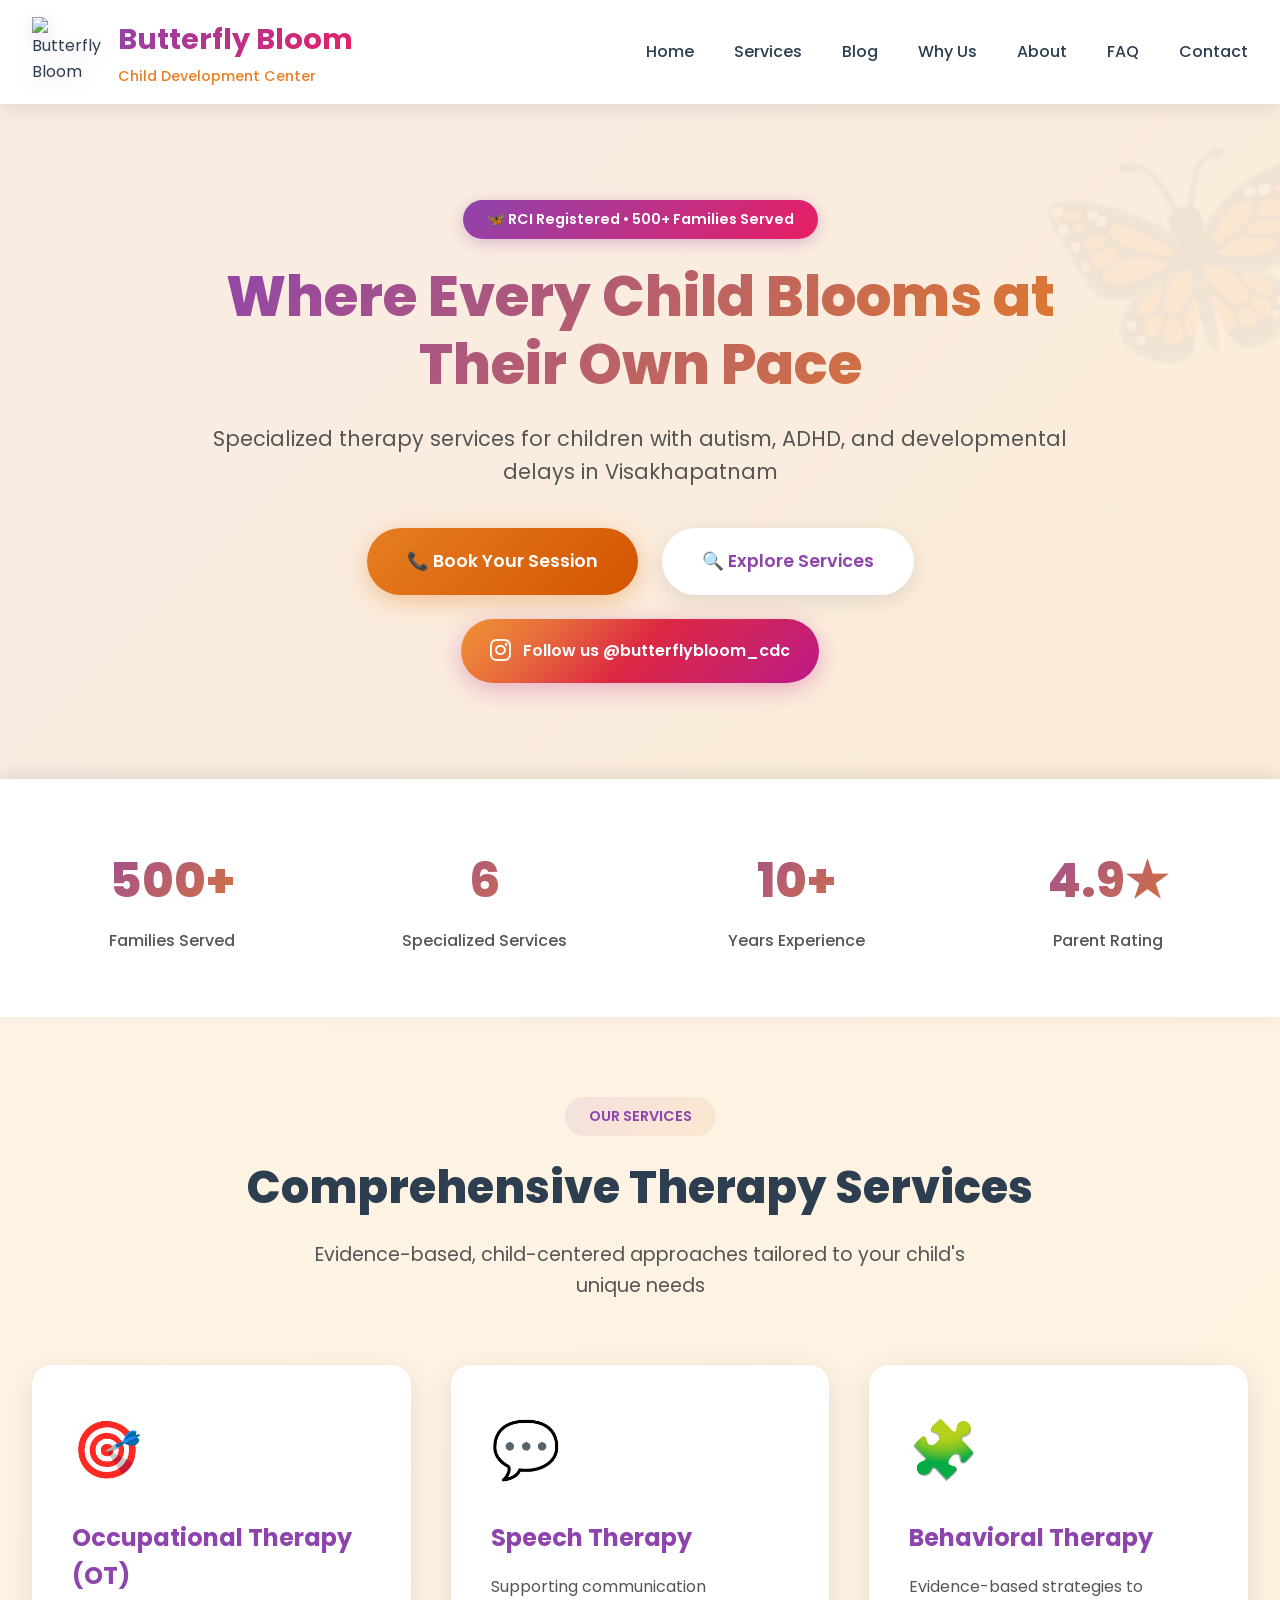
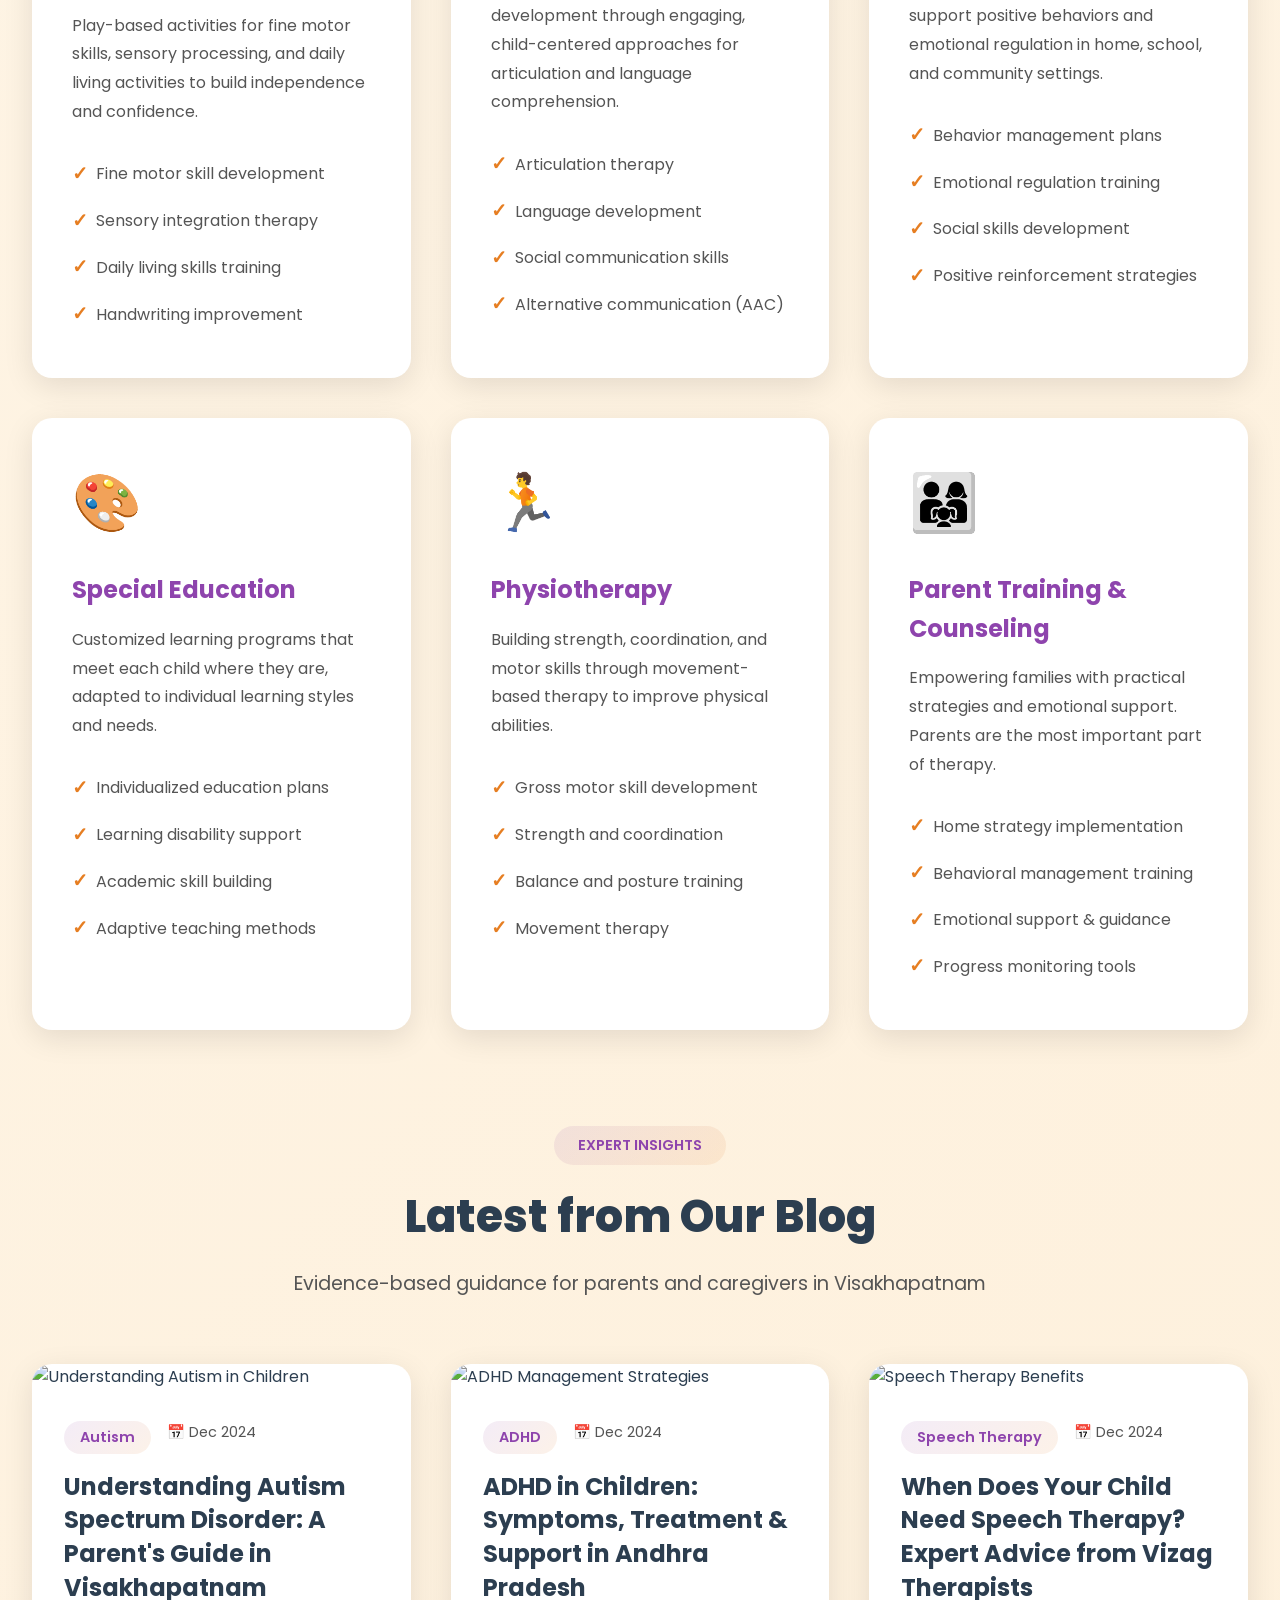
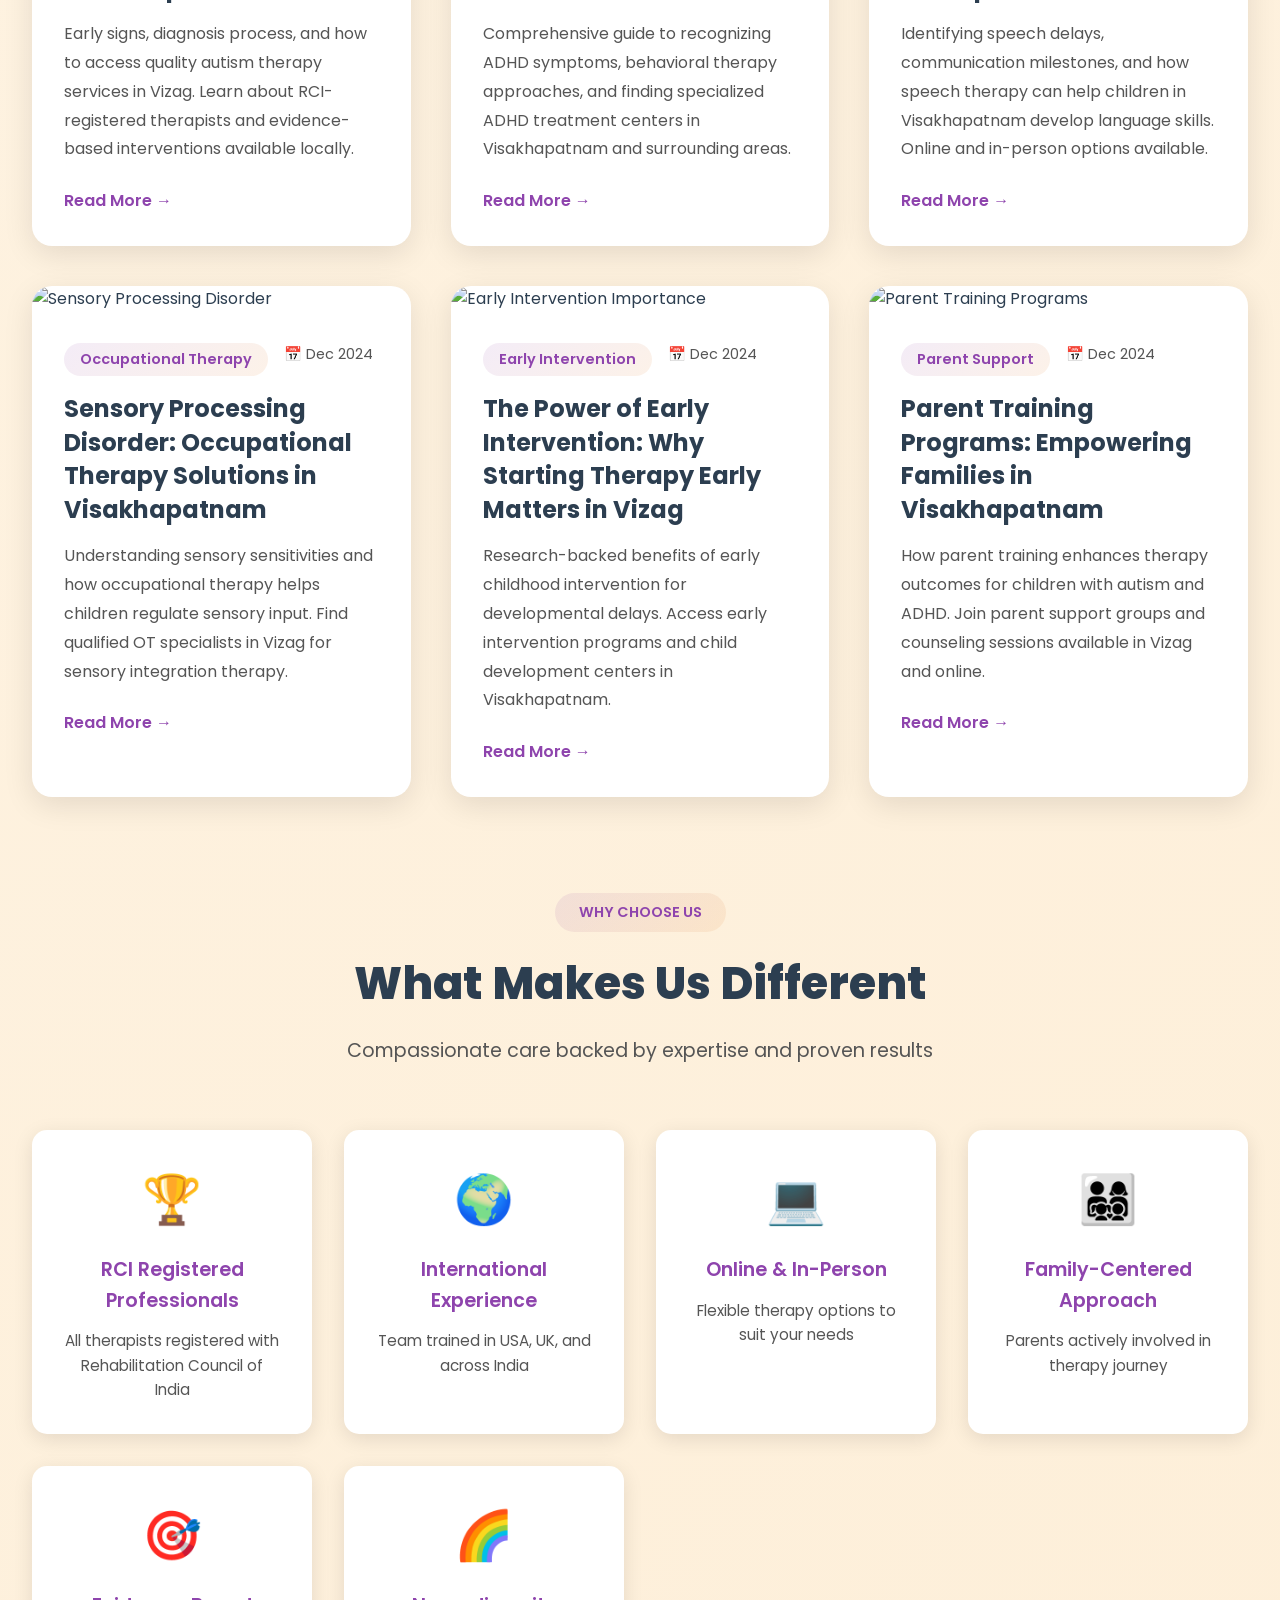
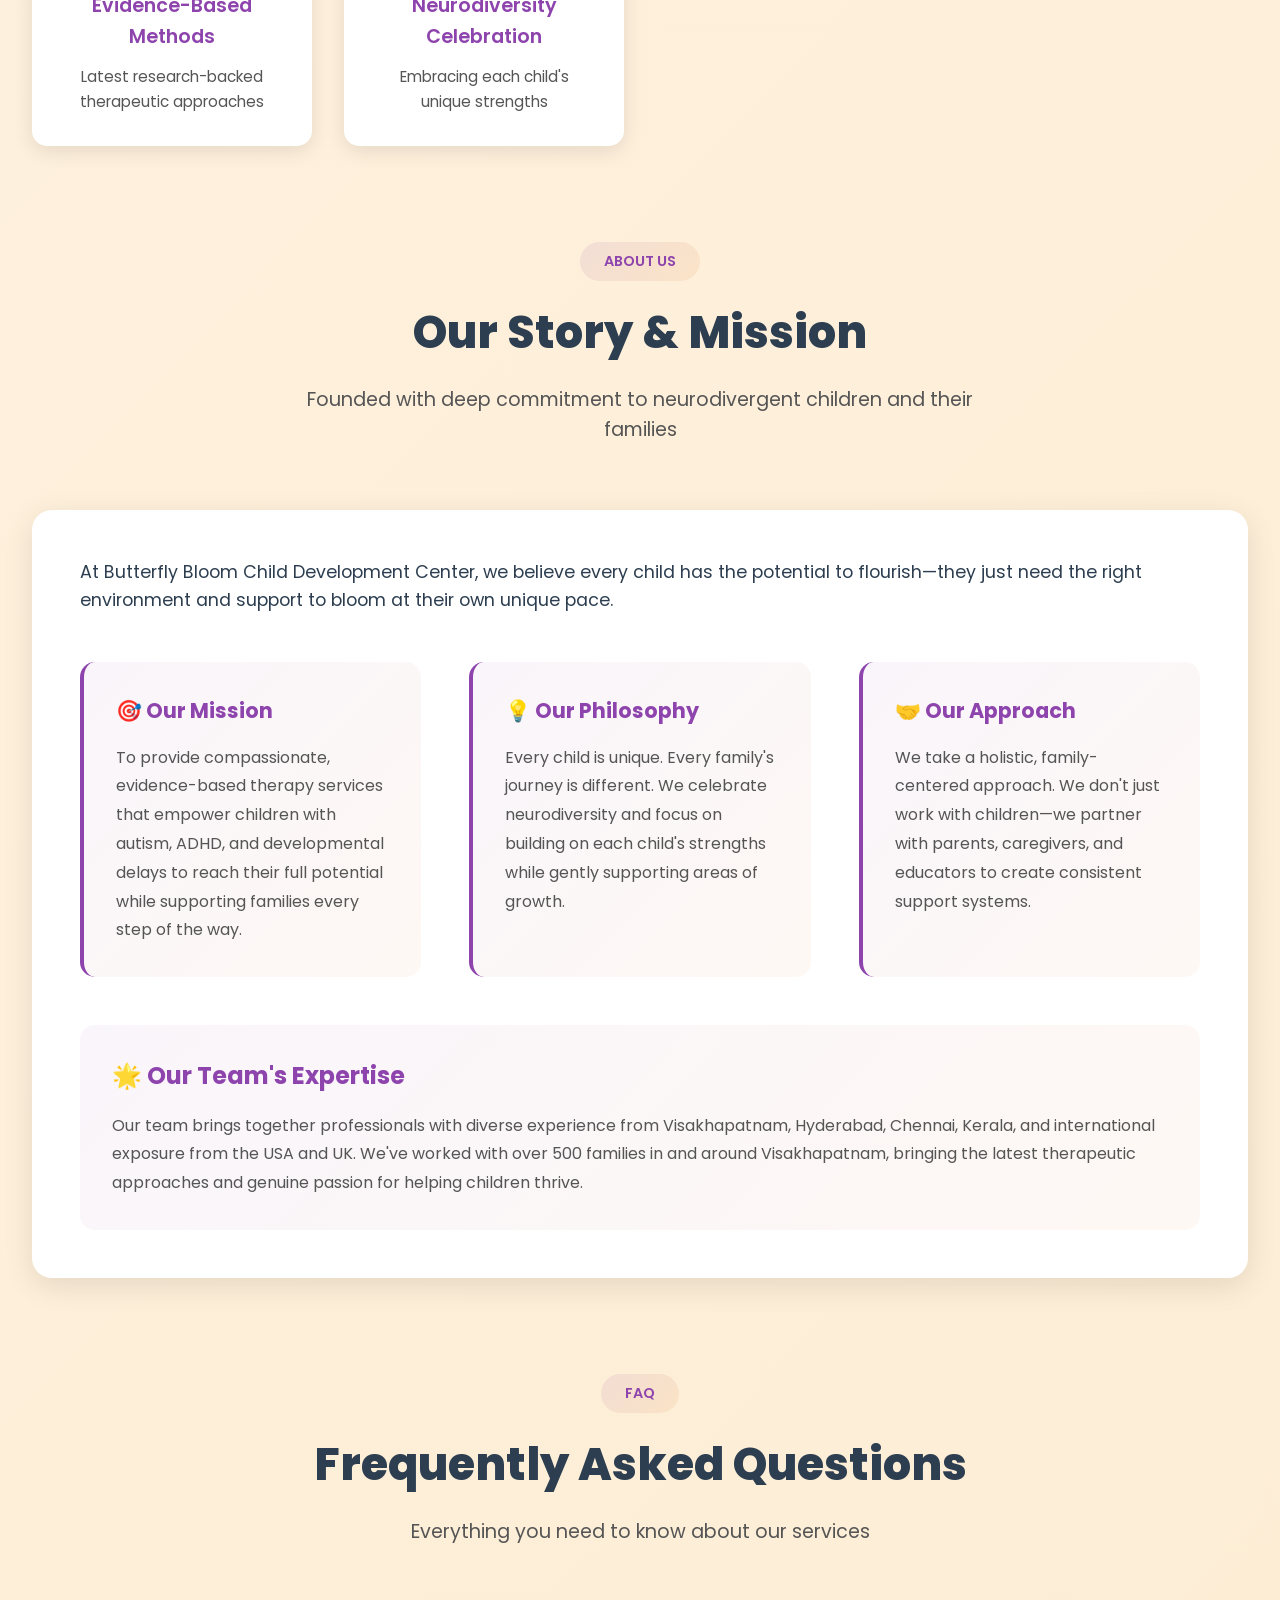
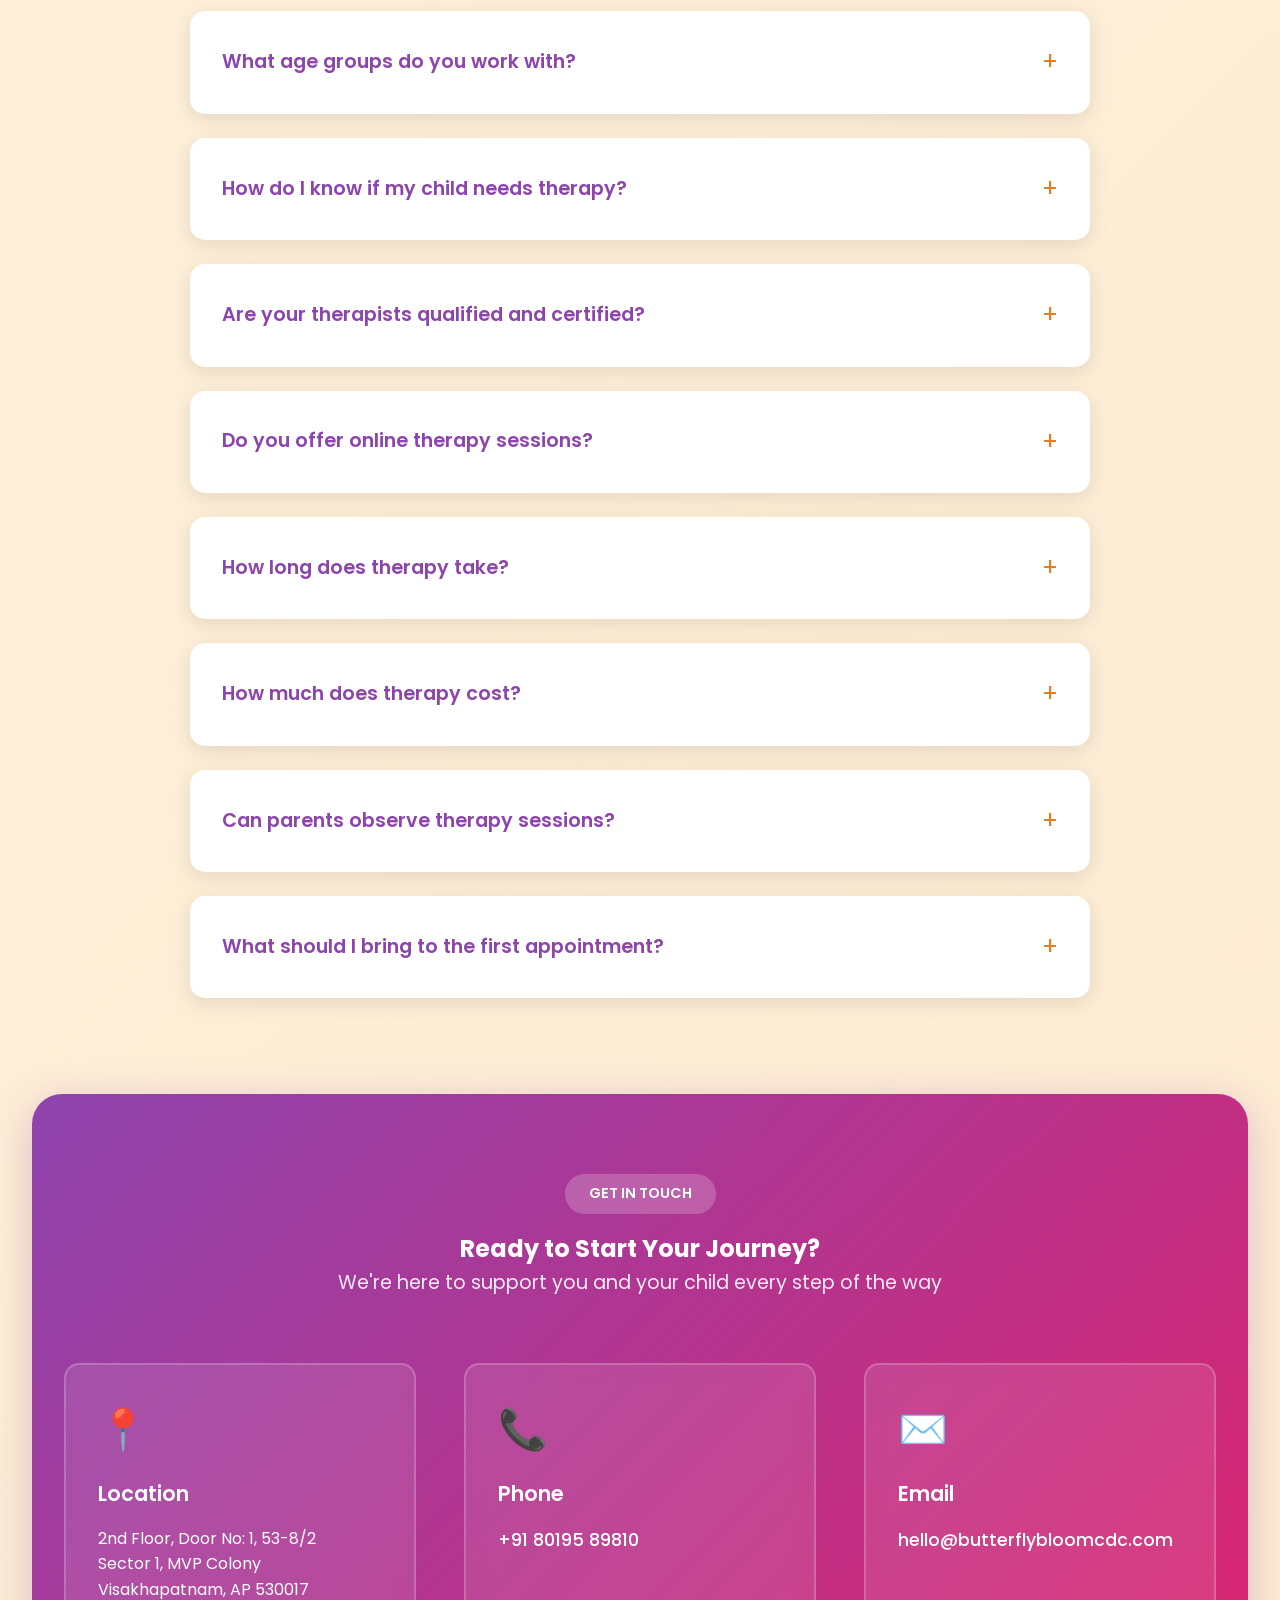
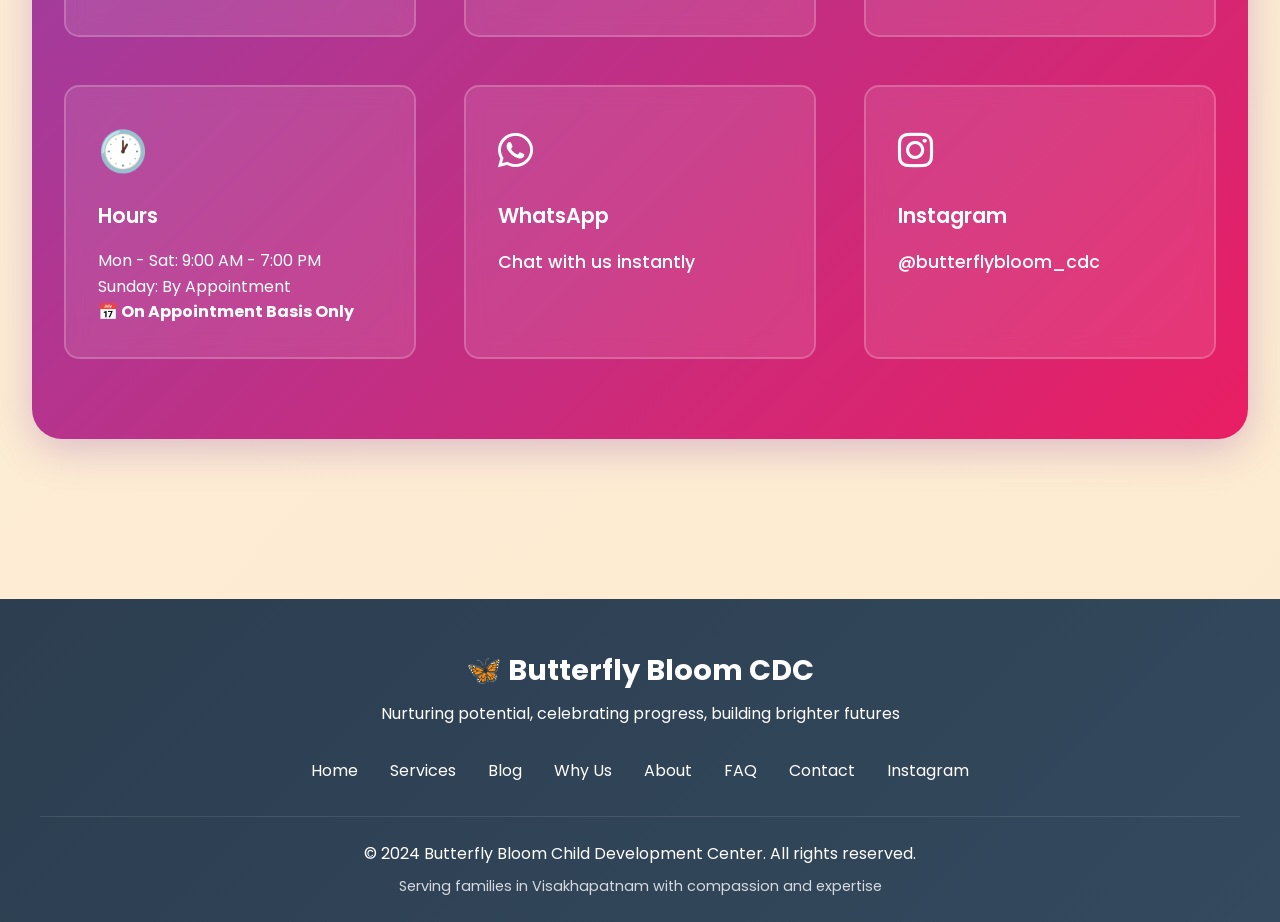
==== index.html @ 5184a623 "Update index.html Fix critical issues: Instagram & WhatsApp icons, WhatsApp number, schema address" ====
<!DOCTYPE html>
<html lang="en">
<head>
    <meta charset="UTF-8">
    <meta name="viewport" content="width=device-width, initial-scale=1.0">
    <title>Butterfly Bloom Child Development Center - Autism, ADHD & Speech Therapy in Visakhapatnam</title>
    
    <!-- SEO Meta Tags -->
    <meta name="description" content="Butterfly Bloom CDC offers specialized therapy for children with autism, ADHD, and developmental delays in Visakhapatnam. RCI registered therapists providing OT, speech therapy, behavioral therapy, and parent training. 500+ families served.">
    <meta name="keywords" content="autism therapy Visakhapatnam, ADHD treatment Vizag, child development center, occupational therapy, speech therapy, behavioral therapy, special education, physiotherapy, parent training, developmental delays, sensory processing, neurodivergent children, early intervention, child therapist Vizag, autism specialist Andhra Pradesh">
    <meta name="author" content="Butterfly Bloom Child Development Center">
    <meta name="robots" content="index, follow, max-image-preview:large, max-snippet:-1, max-video-preview:-1">
    <meta name="googlebot" content="index, follow">
    
    <!-- Geographic Meta Tags -->
    <meta name="geo.region" content="IN-AP">
    <meta name="geo.placename" content="Visakhapatnam">
    <meta name="geo.position" content="17.6868;83.2185">
    <meta name="ICBM" content="17.6868, 83.2185">
    
    <!-- Open Graph / Facebook -->
    <meta property="og:type" content="website">
    <meta property="og:url" content="https://ajay3varada-lang.github.io/butterflybloom-website/">
    <meta property="og:title" content="Butterfly Bloom Child Development Center - Autism & ADHD Therapy Visakhapatnam">
    <meta property="og:description" content="Specialized therapy services for children with autism, ADHD, and developmental delays. RCI registered therapists. 500+ families served in Vizag.">
    <meta property="og:image" content="https://nyc3.digitaloceanspaces.com/bhindi-drive/files/1c1a6771-42e8-4b13-865e-62db375bf446/2025-12-17T11-51-30-455Z-04d4bbc6-chat-image-1765972290437-0.jpg">
    <meta property="og:locale" content="en_IN">
    <meta property="og:site_name" content="Butterfly Bloom CDC">
    
    <!-- Twitter -->
    <meta property="twitter:card" content="summary_large_image">
    <meta property="twitter:url" content="https://ajay3varada-lang.github.io/butterflybloom-website/">
    <meta property="twitter:title" content="Butterfly Bloom Child Development Center - Autism & ADHD Therapy">
    <meta property="twitter:description" content="Specialized therapy for children with autism, ADHD, and developmental delays in Visakhapatnam">
    <meta property="twitter:image" content="https://nyc3.digitaloceanspaces.com/bhindi-drive/files/1c1a6771-42e8-4b13-865e-62db375bf446/2025-12-17T11-51-30-455Z-04d4bbc6-chat-image-1765972290437-0.jpg">
    
    <!-- Canonical URL -->
    <link rel="canonical" href="https://ajay3varada-lang.github.io/butterflybloom-website/">
    
    <!-- Favicon -->
    <link rel="icon" type="image/png" href="https://nyc3.digitaloceanspaces.com/bhindi-drive/files/1c1a6771-42e8-4b13-865e-62db375bf446/2025-12-17T11-51-30-455Z-04d4bbc6-chat-image-1765972290437-0.jpg">
    
    <!-- Google Fonts -->
    <link rel="preconnect" href="https://fonts.googleapis.com">
    <link rel="preconnect" href="https://fonts.gstatic.com" crossorigin>
   <link href="https://fonts.googleapis.com/css2?family=Poppins:wght@300;400;500;600;700;800&family=Quicksand:wght@400;500;600;700&display=swap" rel="stylesheet">
    <link rel="stylesheet" href="https://cdnjs.cloudflare.com/ajax/libs/font-awesome/6.5.1/css/all.min.css">
    
    <!-- Schema.org Markup for Local Business -->
    <script type="application/ld+json">
    {
      "@context": "https://schema.org",
      "@type": "MedicalBusiness",
      "@id": "https://ajay3varada-lang.github.io/butterflybloom-website/",
      "name": "Butterfly Bloom Child Development Center",
      "alternateName": "Butterfly Bloom CDC",
      "description": "Specialized therapy services for children with autism, ADHD, and developmental delays in Visakhapatnam. Offering occupational therapy, speech therapy, behavioral therapy, special education, physiotherapy, and parent training.",
      "url": "https://ajay3varada-lang.github.io/butterflybloom-website/",
      "logo": "https://nyc3.digitaloceanspaces.com/bhindi-drive/files/1c1a6771-42e8-4b13-865e-62db375bf446/2025-12-17T11-51-30-455Z-04d4bbc6-chat-image-1765972290437-0.jpg",
      "image": "https://nyc3.digitaloceanspaces.com/bhindi-drive/files/1c1a6771-42e8-4b13-865e-62db375bf446/2025-12-17T11-51-30-455Z-04d4bbc6-chat-image-1765972290437-0.jpg",
      "telephone": "+918019589810",
      "email": "hello@butterflybloomcdc.com",
      "address": {
        "@type": "PostalAddress",
        "address": {
        "@type": "PostalAddress",
        "streetAddress": "2nd Floor, Door No: 1, 53-8/2, Sector 1, MVP Colony",
        "addressLocality": "Visakhapatnam",
        "postalCode": "530017",
        "addressRegion": "Andhra Pradesh",
        "addressCountry": "IN"
      },
      },
      "geo": {
        "@type": "GeoCoordinates",
        "latitude": "17.6868",
        "longitude": "83.2185"
      },
      "areaServed": {
        "@type": "City",
        "name": "Visakhapatnam"
      },
      "openingHoursSpecification": [
        {
          "@type": "OpeningHoursSpecification",
          "dayOfWeek": ["Monday", "Tuesday", "Wednesday", "Thursday", "Friday", "Saturday"],
          "opens": "09:00",
          "closes": "19:00"
        }
      ],
      "priceRange": "$$",
      "medicalSpecialty": [
        "Pediatrics",
        "Developmental Pediatrics",
        "Child Psychology",
        "Occupational Therapy",
        "Speech Therapy"
      ],
      "aggregateRating": {
        "@type": "AggregateRating",
        "ratingValue": "4.9",
        "reviewCount": "500",
        "bestRating": "5"
      },
      "sameAs": [
        "https://www.instagram.com/butterflybloom_cdc"
      ]
    }
    </script>
    
    <!-- FAQ Schema -->
    <script type="application/ld+json">
    {
      "@context": "https://schema.org",
      "@type": "FAQPage",
      "mainEntity": [
        {
          "@type": "Question",
          "name": "What age groups do you work with?",
          "acceptedAnswer": {
            "@type": "Answer",
            "text": "We work with children from 18 months to 14 years old. Early intervention makes a significant difference, but we're here to support children at any stage of their development journey."
          }
        },
        {
          "@type": "Question",
          "name": "Are your therapists qualified and certified?",
          "acceptedAnswer": {
            "@type": "Answer",
            "text": "Our team brings together professionals registered with the Rehabilitation Council of India (RCI), with diverse experience from Vizag, Hyderabad, Chennai, Kerala, and even international exposure from the USA and UK. We've worked with over 500 families in and around Visakhapatnam."
          }
        },
        {
          "@type": "Question",
          "name": "Do you offer online therapy sessions?",
          "acceptedAnswer": {
            "@type": "Answer",
            "text": "Yes! We provide both in-person and online therapy sessions. Online sessions work particularly well for parent training, speech therapy, and behavioral consultations, making quality care accessible no matter where you are."
          }
        }
      ]
    }
    </script>
    
    <!-- Blog Article Schema -->
    <script type="application/ld+json">
    {
      "@context": "https://schema.org",
      "@type": "Blog",
      "name": "Butterfly Bloom CDC Blog",
      "description": "Expert insights on autism therapy, ADHD treatment, child development, and parenting strategies in Visakhapatnam",
      "url": "https://ajay3varada-lang.github.io/butterflybloom-website/#blog",
      "publisher": {
        "@type": "Organization",
        "name": "Butterfly Bloom Child Development Center",
        "logo": {
          "@type": "ImageObject",
          "url": "https://nyc3.digitaloceanspaces.com/bhindi-drive/files/1c1a6771-42e8-4b13-865e-62db375bf446/2025-12-17T11-51-30-455Z-04d4bbc6-chat-image-1765972290437-0.jpg"
        }
      }
    }
    </script>
    
    <style>
        * {
            margin: 0;
            padding: 0;
            box-sizing: border-box;
        }

        :root {
            --primary-purple: #8e44ad;
            --primary-orange: #e67e22;
            --primary-pink: #e91e63;
            --light-purple: #9b59b6;
            --light-orange: #f39c12;
            --cream: #fef5e7;
            --light-cream: #fdebd0;
            --white: #ffffff;
            --text-dark: #2c3e50;
            --text-light: #555;
            --shadow: rgba(0, 0, 0, 0.1);
            --shadow-hover: rgba(0, 0, 0, 0.15);
        }

        html {
            scroll-behavior: smooth;
        }

        body {
            font-family: 'Poppins', sans-serif;
            line-height: 1.6;
            color: var(--text-dark);
            background: linear-gradient(135deg, var(--cream) 0%, var(--light-cream) 100%);
            overflow-x: hidden;
        }

        /* Header & Navigation */
        .header {
            background: rgba(255, 255, 255, 0.98);
            backdrop-filter: blur(10px);
            padding: 1rem 0;
            box-shadow: 0 4px 20px var(--shadow);
            position: sticky;
            top: 0;
            z-index: 1000;
            transition: all 0.3s ease;
        }

        .header.scrolled {
            padding: 0.5rem 0;
            box-shadow: 0 6px 30px var(--shadow-hover);
        }

        .nav-container {
            max-width: 1400px;
            margin: 0 auto;
            padding: 0 2rem;
            display: flex;
            justify-content: space-between;
            align-items: center;
        }

        .logo-section {
            display: flex;
            align-items: center;
            gap: 1rem;
            cursor: pointer;
            transition: transform 0.3s ease;
        }

        .logo-section:hover {
            transform: scale(1.05);
        }

        .logo {
            width: 70px;
            height: 70px;
            object-fit: contain;
            filter: drop-shadow(0 4px 8px rgba(142, 68, 173, 0.2));
            transition: all 0.3s ease;
        }

        .logo-section:hover .logo {
            filter: drop-shadow(0 6px 12px rgba(142, 68, 173, 0.4));
        }

        .logo-text h1 {
            font-size: 1.8rem;
            font-weight: 700;
            background: linear-gradient(135deg, var(--primary-purple), var(--primary-pink));
            -webkit-background-clip: text;
            -webkit-text-fill-color: transparent;
            background-clip: text;
            margin-bottom: 0.2rem;
        }

        .logo-text p {
            font-size: 0.9rem;
            color: var(--primary-orange);
            font-weight: 500;
        }

        nav ul {
            list-style: none;
            display: flex;
            gap: 2.5rem;
            align-items: center;
        }

        nav a {
            text-decoration: none;
            color: var(--text-dark);
            font-weight: 500;
            font-size: 1rem;
            position: relative;
            transition: color 0.3s ease;
        }

        nav a::after {
            content: '';
            position: absolute;
            bottom: -5px;
            left: 0;
            width: 0;
            height: 3px;
            background: linear-gradient(90deg, var(--primary-purple), var(--primary-orange));
            transition: width 0.3s ease;
            border-radius: 2px;
        }

        nav a:hover {
            color: var(--primary-purple);
        }

        nav a:hover::after {
            width: 100%;
        }

        .mobile-menu-btn {
            display: none;
            background: none;
            border: none;
            font-size: 1.8rem;
            color: var(--primary-purple);
            cursor: pointer;
            transition: transform 0.3s ease;
        }

        .mobile-menu-btn:hover {
            transform: scale(1.1);
        }

        /* Hero Section */
        .hero {
            background: linear-gradient(135deg, rgba(142, 68, 173, 0.05) 0%, rgba(230, 126, 34, 0.05) 100%);
            padding: 6rem 2rem;
            text-align: center;
            position: relative;
            overflow: hidden;
        }

        .hero::before {
            content: '🦋';
            position: absolute;
            font-size: 15rem;
            opacity: 0.05;
            top: -50px;
            right: -50px;
            animation: float 6s ease-in-out infinite;
        }

        @keyframes float {
            0%, 100% { transform: translateY(0px) rotate(0deg); }
            50% { transform: translateY(-20px) rotate(5deg); }
        }

        .hero-content {
            max-width: 900px;
            margin: 0 auto;
            position: relative;
            z-index: 1;
        }

        .hero-badge {
            display: inline-block;
            background: linear-gradient(135deg, var(--primary-purple), var(--primary-pink));
            color: white;
            padding: 0.5rem 1.5rem;
            border-radius: 50px;
            font-size: 0.9rem;
            font-weight: 600;
            margin-bottom: 1.5rem;
            box-shadow: 0 4px 15px rgba(142, 68, 173, 0.3);
            animation: pulse 2s ease-in-out infinite;
        }

        @keyframes pulse {
            0%, 100% { transform: scale(1); }
            50% { transform: scale(1.05); }
        }

        .hero h2 {
            font-size: 3.5rem;
            font-weight: 800;
            background: linear-gradient(135deg, var(--primary-purple), var(--primary-orange));
            -webkit-background-clip: text;
            -webkit-text-fill-color: transparent;
            background-clip: text;
            margin-bottom: 1.5rem;
            line-height: 1.2;
        }

        .hero p {
            font-size: 1.3rem;
            color: var(--text-light);
            margin-bottom: 2.5rem;
            font-weight: 400;
        }

        .cta-buttons {
            display: flex;
            gap: 1.5rem;
            justify-content: center;
            flex-wrap: wrap;
        }

        .cta-button {
            display: inline-flex;
            align-items: center;
            gap: 0.5rem;
            background: linear-gradient(135deg, var(--primary-orange), #d35400);
            color: white;
            padding: 1.2rem 2.5rem;
            text-decoration: none;
            border-radius: 50px;
            font-weight: 600;
            font-size: 1.1rem;
            transition: all 0.3s ease;
            box-shadow: 0 6px 25px rgba(230, 126, 34, 0.4);
        }

        .cta-button:hover {
            transform: translateY(-3px);
            box-shadow: 0 10px 35px rgba(230, 126, 34, 0.5);
        }

        .cta-button-secondary {
            background: white;
            color: var(--primary-purple);
            box-shadow: 0 6px 25px var(--shadow);
        }

        .cta-button-secondary:hover {
            background: var(--primary-purple);
            color: white;
        }

        /* Instagram Badge */
        .instagram-badge {
            display: inline-flex;
            align-items: center;
            gap: 0.8rem;
            background: linear-gradient(135deg, #f09433 0%, #e6683c 25%, #dc2743 50%, #cc2366 75%, #bc1888 100%);
            color: white;
            padding: 0.8rem 1.8rem;
            border-radius: 50px;
            font-weight: 600;
            font-size: 1rem;
            text-decoration: none;
            box-shadow: 0 6px 25px rgba(188, 24, 136, 0.3);
            transition: all 0.3s ease;
            margin-top: 1.5rem;
        }

        .instagram-badge:hover {
            transform: translateY(-3px);
            box-shadow: 0 10px 35px rgba(188, 24, 136, 0.4);
        }

        .instagram-icon {
            font-size: 1.5rem;
        }

        /* Stats Section */
        .stats-section {
            background: white;
            padding: 3rem 2rem;
            box-shadow: 0 -5px 20px var(--shadow);
        }

        .stats-container {
            max-width: 1200px;
            margin: 0 auto;
            display: grid;
            grid-template-columns: repeat(auto-fit, minmax(200px, 1fr));
            gap: 3rem;
            text-align: center;
        }

        .stat-item {
            padding: 1rem;
        }

        .stat-number {
            font-size: 3rem;
            font-weight: 800;
            background: linear-gradient(135deg, var(--primary-purple), var(--primary-orange));
            -webkit-background-clip: text;
            -webkit-text-fill-color: transparent;
            background-clip: text;
            margin-bottom: 0.5rem;
        }

        .stat-label {
            font-size: 1rem;
            color: var(--text-light);
            font-weight: 500;
        }

        /* Container */
        .container {
            max-width: 1400px;
            margin: 0 auto;
            padding: 5rem 2rem;
        }

        .section {
            margin-bottom: 6rem;
        }

        .section-header {
            text-align: center;
            margin-bottom: 4rem;
        }

        .section-badge {
            display: inline-block;
            background: linear-gradient(135deg, rgba(142, 68, 173, 0.1), rgba(230, 126, 34, 0.1));
            color: var(--primary-purple);
            padding: 0.5rem 1.5rem;
            border-radius: 50px;
            font-size: 0.9rem;
            font-weight: 600;
            margin-bottom: 1rem;
        }

        .section h2 {
            font-size: 2.8rem;
            font-weight: 800;
            color: var(--text-dark);
            margin-bottom: 1rem;
        }

        .section-subtitle {
            font-size: 1.2rem;
            color: var(--text-light);
            max-width: 700px;
            margin: 0 auto;
        }

        /* Services Grid */
        .services-grid {
            display: grid;
            grid-template-columns: repeat(auto-fit, minmax(320px, 1fr));
            gap: 2.5rem;
        }

        .service-card {
            background: white;
            padding: 2.5rem;
            border-radius: 20px;
            box-shadow: 0 8px 30px var(--shadow);
            transition: all 0.4s ease;
            position: relative;
            overflow: hidden;
        }

        .service-card::before {
            content: '';
            position: absolute;
            top: 0;
            left: 0;
            width: 100%;
            height: 5px;
            background: linear-gradient(90deg, var(--primary-purple), var(--primary-orange));
            transform: scaleX(0);
            transition: transform 0.4s ease;
        }

        .service-card:hover::before {
            transform: scaleX(1);
        }

        .service-card:hover {
            transform: translateY(-10px);
            box-shadow: 0 15px 50px var(--shadow-hover);
        }

        .service-icon {
            font-size: 3.5rem;
            margin-bottom: 1.5rem;
            display: block;
        }

        .service-card h3 {
            color: var(--primary-purple);
            margin-bottom: 1rem;
            font-size: 1.5rem;
            font-weight: 700;
        }

        .service-card p {
            color: var(--text-light);
            line-height: 1.8;
            margin-bottom: 1.5rem;
        }

        .service-features {
            list-style: none;
            padding: 0;
        }

        .service-features li {
            padding: 0.5rem 0;
            color: var(--text-light);
            display: flex;
            align-items: center;
            gap: 0.5rem;
        }

        .service-features li::before {
            content: '✓';
            color: var(--primary-orange);
            font-weight: bold;
            font-size: 1.2rem;
        }

        /* Blog Section */
        .blog-grid {
            display: grid;
            grid-template-columns: repeat(auto-fit, minmax(350px, 1fr));
            gap: 2.5rem;
            margin-top: 3rem;
        }

        .blog-card {
            background: white;
            border-radius: 20px;
            overflow: hidden;
            box-shadow: 0 8px 30px var(--shadow);
            transition: all 0.4s ease;
        }

        .blog-card:hover {
            transform: translateY(-10px);
            box-shadow: 0 15px 50px var(--shadow-hover);
        }

        .blog-image {
            width: 100%;
            height: 250px;
            object-fit: cover;
        }

        .blog-content {
            padding: 2rem;
        }

        .blog-meta {
            display: flex;
            gap: 1rem;
            margin-bottom: 1rem;
            font-size: 0.9rem;
            color: var(--text-light);
        }

        .blog-category {
            background: linear-gradient(135deg, rgba(142, 68, 173, 0.1), rgba(230, 126, 34, 0.1));
            color: var(--primary-purple);
            padding: 0.3rem 1rem;
            border-radius: 20px;
            font-weight: 600;
        }

        .blog-card h3 {
            color: var(--text-dark);
            font-size: 1.5rem;
            font-weight: 700;
            margin-bottom: 1rem;
            line-height: 1.4;
        }

        .blog-card p {
            color: var(--text-light);
            line-height: 1.8;
            margin-bottom: 1.5rem;
        }

        .read-more {
            display: inline-flex;
            align-items: center;
            gap: 0.5rem;
            color: var(--primary-purple);
            font-weight: 600;
            text-decoration: none;
            transition: gap 0.3s ease;
        }

        .read-more:hover {
            gap: 1rem;
        }

        /* About Section */
        .about-content {
            background: white;
            padding: 3rem;
            border-radius: 20px;
            box-shadow: 0 8px 30px var(--shadow);
        }

        .about-grid {
            display: grid;
            grid-template-columns: repeat(auto-fit, minmax(300px, 1fr));
            gap: 3rem;
            margin-top: 3rem;
        }

        .about-card {
            padding: 2rem;
            background: linear-gradient(135deg, rgba(142, 68, 173, 0.05), rgba(230, 126, 34, 0.05));
            border-radius: 15px;
            border-left: 4px solid var(--primary-purple);
        }

        .about-card h3 {
            color: var(--primary-purple);
            margin-bottom: 1rem;
            font-size: 1.3rem;
            font-weight: 700;
        }

        .about-card p {
            color: var(--text-light);
            line-height: 1.8;
        }

        /* Why Choose Us */
        .features-grid {
            display: grid;
            grid-template-columns: repeat(auto-fit, minmax(280px, 1fr));
            gap: 2rem;
            margin-top: 3rem;
        }

        .feature-card {
            background: white;
            padding: 2rem;
            border-radius: 15px;
            box-shadow: 0 5px 20px var(--shadow);
            text-align: center;
            transition: all 0.3s ease;
        }

        .feature-card:hover {
            transform: translateY(-5px);
            box-shadow: 0 10px 30px var(--shadow-hover);
        }

        .feature-icon {
            font-size: 3rem;
            margin-bottom: 1rem;
        }

        .feature-card h3 {
            color: var(--primary-purple);
            margin-bottom: 0.8rem;
            font-size: 1.2rem;
            font-weight: 600;
        }

        .feature-card p {
            color: var(--text-light);
            font-size: 0.95rem;
        }

        /* FAQ Section */
        .faq-container {
            max-width: 900px;
            margin: 0 auto;
        }

        .faq-item {
            background: white;
            padding: 2rem;
            border-radius: 15px;
            margin-bottom: 1.5rem;
            box-shadow: 0 5px 20px var(--shadow);
            cursor: pointer;
            transition: all 0.3s ease;
        }

        .faq-item:hover {
            box-shadow: 0 8px 30px var(--shadow-hover);
        }

        .faq-question {
            display: flex;
            justify-content: space-between;
            align-items: center;
            gap: 1rem;
        }

        .faq-item h3 {
            color: var(--primary-purple);
            font-size: 1.2rem;
            font-weight: 600;
            flex: 1;
        }

        .faq-toggle {
            font-size: 1.5rem;
            color: var(--primary-orange);
            transition: transform 0.3s ease;
        }

        .faq-item.active .faq-toggle {
            transform: rotate(45deg);
        }

        .faq-answer {
            max-height: 0;
            overflow: hidden;
            transition: max-height 0.3s ease;
        }

        .faq-item.active .faq-answer {
            max-height: 500px;
            margin-top: 1rem;
        }

        .faq-answer p {
            color: var(--text-light);
            line-height: 1.8;
        }

        /* Contact Section */
        .contact-section {
            background: linear-gradient(135deg, var(--primary-purple), var(--primary-pink));
            padding: 5rem 2rem;
            border-radius: 30px;
            color: white;
            box-shadow: 0 10px 40px rgba(142, 68, 173, 0.3);
        }

        .contact-grid {
            display: grid;
            grid-template-columns: repeat(auto-fit, minmax(300px, 1fr));
            gap: 3rem;
            max-width: 1200px;
            margin: 3rem auto 0;
        }

        .contact-card {
            background: rgba(255, 255, 255, 0.1);
            backdrop-filter: blur(10px);
            padding: 2rem;
            border-radius: 15px;
            border: 2px solid rgba(255, 255, 255, 0.2);
            transition: all 0.3s ease;
        }

        .contact-card:hover {
            background: rgba(255, 255, 255, 0.15);
            transform: translateY(-5px);
        }

        .contact-icon {
            font-size: 2.5rem;
            margin-bottom: 1rem;
        }

        .contact-card h3 {
            font-size: 1.3rem;
            margin-bottom: 1rem;
            font-weight: 600;
        }

        .contact-card a {
            color: white;
            text-decoration: none;
            font-size: 1.1rem;
            font-weight: 500;
            transition: opacity 0.3s ease;
        }

        .contact-card a:hover {
            opacity: 0.8;
        }

        .contact-card p {
            font-size: 1rem;
            line-height: 1.6;
        }

        /* Footer */
        .footer {
            background: linear-gradient(135deg, #2c3e50, #34495e);
            color: white;
            padding: 3rem 2rem 1.5rem;
            margin-top: 5rem;
        }

        .footer-content {
            max-width: 1200px;
            margin: 0 auto;
            text-align: center;
        }

        .footer-logo {
            margin-bottom: 1.5rem;
        }

        .footer-logo h3 {
            font-size: 1.8rem;
            margin-bottom: 0.5rem;
        }

        .footer-links {
            display: flex;
            justify-content: center;
            gap: 2rem;
            margin: 2rem 0;
            flex-wrap: wrap;
        }

        .footer-links a {
            color: white;
            text-decoration: none;
            transition: color 0.3s ease;
        }

        .footer-links a:hover {
            color: var(--primary-orange);
        }

        .footer-bottom {
            margin-top: 2rem;
            padding-top: 1.5rem;
            border-top: 1px solid rgba(255, 255, 255, 0.1);
        }

        /* Scroll to Top Button */
        .scroll-top {
            position: fixed;
            bottom: 30px;
            right: 30px;
            background: linear-gradient(135deg, var(--primary-purple), var(--primary-pink));
            color: white;
            width: 50px;
            height: 50px;
            border-radius: 50%;
            display: flex;
            align-items: center;
            justify-content: center;
            font-size: 1.5rem;
            cursor: pointer;
            box-shadow: 0 5px 20px rgba(142, 68, 173, 0.4);
            opacity: 0;
            visibility: hidden;
            transition: all 0.3s ease;
            z-index: 999;
        }

        .scroll-top.visible {
            opacity: 1;
            visibility: visible;
        }

        .scroll-top:hover {
            transform: translateY(-5px);
            box-shadow: 0 8px 30px rgba(142, 68, 173, 0.5);
        }

        /* Mobile Responsive */
        @media (max-width: 768px) {
            .nav-container {
                padding: 0 1rem;
            }

            nav {
                position: fixed;
                top: 0;
                left: -100%;
                width: 80%;
                height: 100vh;
                background: white;
                padding: 5rem 2rem 2rem;
                box-shadow: 5px 0 20px var(--shadow);
                transition: left 0.3s ease;
                z-index: 999;
            }

            nav.active {
                left: 0;
            }

            nav ul {
                flex-direction: column;
                gap: 2rem;
                align-items: flex-start;
            }

            nav a {
                font-size: 1.2rem;
            }

            .mobile-menu-btn {
                display: block;
            }

            .logo {
                width: 50px;
                height: 50px;
            }

            .logo-text h1 {
                font-size: 1.3rem;
            }

            .logo-text p {
                font-size: 0.8rem;
            }

            .hero {
                padding: 4rem 1.5rem;
            }

            .hero h2 {
                font-size: 2.2rem;
            }

            .hero p {
                font-size: 1.1rem;
            }

            .cta-buttons {
                flex-direction: column;
            }

            .cta-button {
                width: 100%;
                justify-content: center;
            }

            .stats-container {
                grid-template-columns: repeat(2, 1fr);
                gap: 2rem;
            }

            .stat-number {
                font-size: 2.5rem;
            }

            .section h2 {
                font-size: 2rem;
            }

            .services-grid,
            .features-grid,
            .about-grid,
            .contact-grid,
            .blog-grid {
                grid-template-columns: 1fr;
            }

            .container {
                padding: 3rem 1.5rem;
            }

            .scroll-top {
                bottom: 20px;
                right: 20px;
                width: 45px;
                height: 45px;
            }
        }

        @media (max-width: 480px) {
            .hero h2 {
                font-size: 1.8rem;
            }

            .hero p {
                font-size: 1rem;
            }

            .stats-container {
                grid-template-columns: 1fr;
            }

            .section h2 {
                font-size: 1.8rem;
            }

            .service-card,
            .about-content,
            .contact-card,
            .blog-card {
                padding: 1.5rem;
            }
        }
    </style>
</head>
<body>
    <header class="header" id="header">
        <div class="nav-container">
            <div class="logo-section" onclick="window.location.href='#home'">
                <img src="https://nyc3.digitaloceanspaces.com/bhindi-drive/files/1c1a6771-42e8-4b13-865e-62db375bf446/2025-12-17T11-51-30-455Z-04d4bbc6-chat-image-1765972290437-0.jpg" alt="Butterfly Bloom Child Development Center Logo" class="logo">
                <div class="logo-text">
                    <h1>Butterfly Bloom</h1>
                    <p>Child Development Center</p>
                </div>
            </div>
            <button class="mobile-menu-btn" id="mobileMenuBtn">☰</button>
            <nav id="nav">
                <ul>
                    <li><a href="#home">Home</a></li>
                    <li><a href="#services">Services</a></li>
                    <li><a href="#blog">Blog</a></li>
                    <li><a href="#why-us">Why Us</a></li>
                    <li><a href="#about">About</a></li>
                    <li><a href="#faq">FAQ</a></li>
                    <li><a href="#contact">Contact</a></li>
                </ul>
            </nav>
        </div>
    </header>

    <section id="home" class="hero">
        <div class="hero-content">
            <div class="hero-badge">🦋 RCI Registered • 500+ Families Served</div>
            <h2>Where Every Child Blooms at Their Own Pace</h2>
            <p>Specialized therapy services for children with autism, ADHD, and developmental delays in Visakhapatnam</p>
            <div class="cta-buttons">
                <a href="#contact" class="cta-button">📞 Book Your Session</a>
                <a href="#services" class="cta-button cta-button-secondary">🔍 Explore Services</a>
            </div>
            <a href="https://www.instagram.com/butterflybloom_cdc" target="_blank" class="instagram-badge">
                <span class="instagram-icon"><i class="fab fa-instagram"></i></span>
                Follow us @butterflybloom_cdc
            </a>
        </div>
    </section>

    <section class="stats-section">
        <div class="stats-container">
            <div class="stat-item">
                <div class="stat-number">500+</div>
                <div class="stat-label">Families Served</div>
            </div>
            <div class="stat-item">
                <div class="stat-number">6</div>
                <div class="stat-label">Specialized Services</div>
            </div>
            <div class="stat-item">
                <div class="stat-number">10+</div>
                <div class="stat-label">Years Experience</div>
            </div>
            <div class="stat-item">
                <div class="stat-number">4.9★</div>
                <div class="stat-label">Parent Rating</div>
            </div>
        </div>
    </section>

    <div class="container">
        <section id="services" class="section">
            <div class="section-header">
                <div class="section-badge">OUR SERVICES</div>
                <h2>Comprehensive Therapy Services</h2>
                <p class="section-subtitle">Evidence-based, child-centered approaches tailored to your child's unique needs</p>
            </div>
            <div class="services-grid">
                <div class="service-card">
                    <span class="service-icon">🎯</span>
                    <h3>Occupational Therapy (OT)</h3>
                    <p>Play-based activities for fine motor skills, sensory processing, and daily living activities to build independence and confidence.</p>
                    <ul class="service-features">
                        <li>Fine motor skill development</li>
                        <li>Sensory integration therapy</li>
                        <li>Daily living skills training</li>
                        <li>Handwriting improvement</li>
                    </ul>
                </div>
                <div class="service-card">
                    <span class="service-icon">💬</span>
                    <h3>Speech Therapy</h3>
                    <p>Supporting communication development through engaging, child-centered approaches for articulation and language comprehension.</p>
                    <ul class="service-features">
                        <li>Articulation therapy</li>
                        <li>Language development</li>
                        <li>Social communication skills</li>
                        <li>Alternative communication (AAC)</li>
                    </ul>
                </div>
                <div class="service-card">
                    <span class="service-icon">🧩</span>
                    <h3>Behavioral Therapy</h3>
                    <p>Evidence-based strategies to support positive behaviors and emotional regulation in home, school, and community settings.</p>
                    <ul class="service-features">
                        <li>Behavior management plans</li>
                        <li>Emotional regulation training</li>
                        <li>Social skills development</li>
                        <li>Positive reinforcement strategies</li>
                    </ul>
                </div>
                <div class="service-card">
                    <span class="service-icon">🎨</span>
                    <h3>Special Education</h3>
                    <p>Customized learning programs that meet each child where they are, adapted to individual learning styles and needs.</p>
                    <ul class="service-features">
                        <li>Individualized education plans</li>
                        <li>Learning disability support</li>
                        <li>Academic skill building</li>
                        <li>Adaptive teaching methods</li>
                    </ul>
                </div>
                <div class="service-card">
                    <span class="service-icon">🏃</span>
                    <h3>Physiotherapy</h3>
                    <p>Building strength, coordination, and motor skills through movement-based therapy to improve physical abilities.</p>
                    <ul class="service-features">
                        <li>Gross motor skill development</li>
                        <li>Strength and coordination</li>
                        <li>Balance and posture training</li>
                        <li>Movement therapy</li>
                    </ul>
                </div>
                <div class="service-card">
                    <span class="service-icon">👨‍👩‍👧</span>
                    <h3>Parent Training & Counseling</h3>
                    <p>Empowering families with practical strategies and emotional support. Parents are the most important part of therapy.</p>
                    <ul class="service-features">
                        <li>Home strategy implementation</li>
                        <li>Behavioral management training</li>
                        <li>Emotional support & guidance</li>
                        <li>Progress monitoring tools</li>
                    </ul>
                </div>
            </div>
        </section>

        <section id="blog" class="section">
            <div class="section-header">
                <div class="section-badge">EXPERT INSIGHTS</div>
                <h2>Latest from Our Blog</h2>
                <p class="section-subtitle">Evidence-based guidance for parents and caregivers in Visakhapatnam</p>
            </div>
            <div class="blog-grid">
                <article class="blog-card">
                    <img src="https://images.unsplash.com/photo-1503454537195-1dcabb73ffb9?w=800&q=80" alt="Understanding Autism in Children" class="blog-image">
                    <div class="blog-content">
                        <div class="blog-meta">
                            <span class="blog-category">Autism</span>
                            <span>📅 Dec 2024</span>
                        </div>
                        <h3>Understanding Autism Spectrum Disorder: A Parent's Guide in Visakhapatnam</h3>
                        <p>Early signs, diagnosis process, and how to access quality autism therapy services in Vizag. Learn about RCI-registered therapists and evidence-based interventions available locally.</p>
                        <a href="#blog" class="read-more">Read More →</a>
                    </div>
                </article>

                <article class="blog-card">
                    <img src="https://images.unsplash.com/photo-1503676260728-1c00da094a0b?w=800&q=80" alt="ADHD Management Strategies" class="blog-image">
                    <div class="blog-content">
                        <div class="blog-meta">
                            <span class="blog-category">ADHD</span>
                            <span>📅 Dec 2024</span>
                        </div>
                        <h3>ADHD in Children: Symptoms, Treatment & Support in Andhra Pradesh</h3>
                        <p>Comprehensive guide to recognizing ADHD symptoms, behavioral therapy approaches, and finding specialized ADHD treatment centers in Visakhapatnam and surrounding areas.</p>
                        <a href="#blog" class="read-more">Read More →</a>
                    </div>
                </article>

                <article class="blog-card">
                    <img src="https://images.unsplash.com/photo-1516627145497-ae6968895b74?w=800&q=80" alt="Speech Therapy Benefits" class="blog-image">
                    <div class="blog-content">
                        <div class="blog-meta">
                            <span class="blog-category">Speech Therapy</span>
                            <span>📅 Dec 2024</span>
                        </div>
                        <h3>When Does Your Child Need Speech Therapy? Expert Advice from Vizag Therapists</h3>
                        <p>Identifying speech delays, communication milestones, and how speech therapy can help children in Visakhapatnam develop language skills. Online and in-person options available.</p>
                        <a href="#blog" class="read-more">Read More →</a>
                    </div>
                </article>

                <article class="blog-card">
                    <img src="https://images.unsplash.com/photo-1544776193-352d25ca82cd?w=800&q=80" alt="Sensory Processing Disorder" class="blog-image">
                    <div class="blog-content">
                        <div class="blog-meta">
                            <span class="blog-category">Occupational Therapy</span>
                            <span>📅 Dec 2024</span>
                        </div>
                        <h3>Sensory Processing Disorder: Occupational Therapy Solutions in Visakhapatnam</h3>
                        <p>Understanding sensory sensitivities and how occupational therapy helps children regulate sensory input. Find qualified OT specialists in Vizag for sensory integration therapy.</p>
                        <a href="#blog" class="read-more">Read More →</a>
                    </div>
                </article>

                <article class="blog-card">
                    <img src="https://images.unsplash.com/photo-1491438590914-bc09fcaaf77a?w=800&q=80" alt="Early Intervention Importance" class="blog-image">
                    <div class="blog-content">
                        <div class="blog-meta">
                            <span class="blog-category">Early Intervention</span>
                            <span>📅 Dec 2024</span>
                        </div>
                        <h3>The Power of Early Intervention: Why Starting Therapy Early Matters in Vizag</h3>
                        <p>Research-backed benefits of early childhood intervention for developmental delays. Access early intervention programs and child development centers in Visakhapatnam.</p>
                        <a href="#blog" class="read-more">Read More →</a>
                    </div>
                </article>

                <article class="blog-card">
                    <img src="https://images.unsplash.com/photo-1511895426328-dc8714191300?w=800&q=80" alt="Parent Training Programs" class="blog-image">
                    <div class="blog-content">
                        <div class="blog-meta">
                            <span class="blog-category">Parent Support</span>
                            <span>📅 Dec 2024</span>
                        </div>
                        <h3>Parent Training Programs: Empowering Families in Visakhapatnam</h3>
                        <p>How parent training enhances therapy outcomes for children with autism and ADHD. Join parent support groups and counseling sessions available in Vizag and online.</p>
                        <a href="#blog" class="read-more">Read More →</a>
                    </div>
                </article>
            </div>
        </section>

        <section id="why-us" class="section">
            <div class="section-header">
                <div class="section-badge">WHY CHOOSE US</div>
                <h2>What Makes Us Different</h2>
                <p class="section-subtitle">Compassionate care backed by expertise and proven results</p>
            </div>
            <div class="features-grid">
                <div class="feature-card">
                    <div class="feature-icon">🏆</div>
                    <h3>RCI Registered Professionals</h3>
                    <p>All therapists registered with Rehabilitation Council of India</p>
                </div>
                <div class="feature-card">
                    <div class="feature-icon">🌍</div>
                    <h3>International Experience</h3>
                    <p>Team trained in USA, UK, and across India</p>
                </div>
                <div class="feature-card">
                    <div class="feature-icon">💻</div>
                    <h3>Online & In-Person</h3>
                    <p>Flexible therapy options to suit your needs</p>
                </div>
                <div class="feature-card">
                    <div class="feature-icon">👨‍👩‍👧‍👦</div>
                    <h3>Family-Centered Approach</h3>
                    <p>Parents actively involved in therapy journey</p>
                </div>
                <div class="feature-card">
                    <div class="feature-icon">🎯</div>
                    <h3>Evidence-Based Methods</h3>
                    <p>Latest research-backed therapeutic approaches</p>
                </div>
                <div class="feature-card">
                    <div class="feature-icon">🌈</div>
                    <h3>Neurodiversity Celebration</h3>
                    <p>Embracing each child's unique strengths</p>
                </div>
            </div>
        </section>

        <section id="about" class="section">
            <div class="section-header">
                <div class="section-badge">ABOUT US</div>
                <h2>Our Story & Mission</h2>
                <p class="section-subtitle">Founded with deep commitment to neurodivergent children and their families</p>
            </div>
            <div class="about-content">
                <p style="font-size: 1.1rem; margin-bottom: 2rem;">At Butterfly Bloom Child Development Center, we believe every child has the potential to flourish—they just need the right environment and support to bloom at their own unique pace.</p>
                
                <div class="about-grid">
                    <div class="about-card">
                        <h3>🎯 Our Mission</h3>
                        <p>To provide compassionate, evidence-based therapy services that empower children with autism, ADHD, and developmental delays to reach their full potential while supporting families every step of the way.</p>
                    </div>
                    <div class="about-card">
                        <h3>💡 Our Philosophy</h3>
                        <p>Every child is unique. Every family's journey is different. We celebrate neurodiversity and focus on building on each child's strengths while gently supporting areas of growth.</p>
                    </div>
                    <div class="about-card">
                        <h3>🤝 Our Approach</h3>
                        <p>We take a holistic, family-centered approach. We don't just work with children—we partner with parents, caregivers, and educators to create consistent support systems.</p>
                    </div>
                </div>

                <div style="margin-top: 3rem; padding: 2rem; background: linear-gradient(135deg, rgba(142, 68, 173, 0.05), rgba(230, 126, 34, 0.05)); border-radius: 15px;">
                    <h3 style="color: var(--primary-purple); margin-bottom: 1rem; font-size: 1.5rem;">🌟 Our Team's Expertise</h3>
                    <p style="color: var(--text-light); line-height: 1.8;">Our team brings together professionals with diverse experience from Visakhapatnam, Hyderabad, Chennai, Kerala, and international exposure from the USA and UK. We've worked with over 500 families in and around Visakhapatnam, bringing the latest therapeutic approaches and genuine passion for helping children thrive.</p>
                </div>
            </div>
        </section>

        <section id="faq" class="section">
            <div class="section-header">
                <div class="section-badge">FAQ</div>
                <h2>Frequently Asked Questions</h2>
                <p class="section-subtitle">Everything you need to know about our services</p>
            </div>
            <div class="faq-container">
                <div class="faq-item">
                    <div class="faq-question">
                        <h3>What age groups do you work with?</h3>
                        <span class="faq-toggle">+</span>
                    </div>
                    <div class="faq-answer">
                        <p>We work with children from 18 months to 14 years old. Early intervention makes a significant difference, but we're here to support children at any stage of their development journey.</p>
                    </div>
                </div>

                <div class="faq-item">
                    <div class="faq-question">
                        <h3>How do I know if my child needs therapy?</h3>
                        <span class="faq-toggle">+</span>
                    </div>
                    <div class="faq-answer">
                        <p>If you've noticed delays in speech, difficulty with social interactions, challenges with daily activities, sensory sensitivities, or behavioral concerns, a consultation can help. Trust your instincts—you know your child best.</p>
                    </div>
                </div>

                <div class="faq-item">
                    <div class="faq-question">
                        <h3>Are your therapists qualified and certified?</h3>
                        <span class="faq-toggle">+</span>
                    </div>
                    <div class="faq-answer">
                        <p>Our team brings together professionals registered with the Rehabilitation Council of India (RCI), with diverse experience from Vizag, Hyderabad, Chennai, Kerala, and even international exposure from the USA and UK. We've worked with over 500 families in and around Visakhapatnam.</p>
                    </div>
                </div>

                <div class="faq-item">
                    <div class="faq-question">
                        <h3>Do you offer online therapy sessions?</h3>
                        <span class="faq-toggle">+</span>
                    </div>
                    <div class="faq-answer">
                        <p>Yes! We provide both in-person and online therapy sessions. Online sessions work particularly well for parent training, speech therapy, and behavioral consultations, making quality care accessible no matter where you are.</p>
                    </div>
                </div>

                <div class="faq-item">
                    <div class="faq-question">
                        <h3>How long does therapy take?</h3>
                        <span class="faq-toggle">+</span>
                    </div>
                    <div class="faq-answer">
                        <p>Every child's journey is unique. Some children make rapid progress in a few months, while others benefit from longer-term support. We regularly assess progress and adjust our approach to ensure we're meeting your child's evolving needs.</p>
                    </div>
                </div>

                <div class="faq-item">
                    <div class="faq-question">
                        <h3>How much does therapy cost?</h3>
                        <span class="faq-toggle">+</span>
                    </div>
                    <div class="faq-answer">
                        <p>We create personalized therapy plans based on your child's specific needs and your family's goals. We offer flexible monthly packages to make therapy more accessible. Many families also find that their insurance providers offer reimbursement for therapy services. Contact us to discuss what might work best for your situation.</p>
                    </div>
                </div>

                <div class="faq-item">
                    <div class="faq-question">
                        <h3>Can parents observe therapy sessions?</h3>
                        <span class="faq-toggle">+</span>
                    </div>
                    <div class="faq-answer">
                        <p>Absolutely! We encourage parent involvement. You're welcome to observe sessions, and we'll regularly share strategies you can use at home to reinforce your child's progress.</p>
                    </div>
                </div>

                <div class="faq-item">
                    <div class="faq-question">
                        <h3>What should I bring to the first appointment?</h3>
                        <span class="faq-toggle">+</span>
                    </div>
                    <div class="faq-answer">
                        <p>Bring any previous assessment reports, medical records, school reports, and a list of your concerns and goals. Most importantly, bring your questions—we're here to listen and support you.</p>
                    </div>
                </div>
            </div>
        </section>

        <section id="contact" class="contact-section">
            <div class="section-header" style="color: white;">
                <div class="section-badge" style="background: rgba(255,255,255,0.2); color: white;">GET IN TOUCH</div>
                <h2 style="color: white;">Ready to Start Your Journey?</h2>
                <p class="section-subtitle" style="color: rgba(255,255,255,0.9);">We're here to support you and your child every step of the way</p>
            </div>
            <div class="contact-grid">
                <div class="contact-card">
                    <div class="contact-icon">📍</div>
                    <h3>Location</h3>
                    <p>2nd Floor, Door No: 1, 53-8/2<br>Sector 1, MVP Colony<br>Visakhapatnam, AP 530017</p>
                </div>
                <div class="contact-card">
                    <div class="contact-icon">📞</div>
                    <h3>Phone</h3>
                    <a href="tel:+918019589810">+91 80195 89810</a>
                </div>
                <div class="contact-card">
                    <div class="contact-icon">✉️</div>
                    <h3>Email</h3>
                    <a href="mailto:hello@butterflybloomcdc.com">hello@butterflybloomcdc.com</a>
                </div>
                <div class="contact-card">
                    <div class="contact-icon">🕐</div>
                    <h3>Hours</h3>
                    <p>Mon - Sat: 9:00 AM - 7:00 PM<br>Sunday: By Appointment<br><strong>📅 On Appointment Basis Only</strong></p>
                </div>
                <div class="contact-card">
                    <div class="contact-icon"><i class="fab fa-whatsapp"></i></div>
                    <h3>WhatsApp</h3>
                    <a href="https://wa.me/918019589810" target="_blank">Chat with us instantly</a>
                </div>
                <div class="contact-card">
                    <div class="contact-icon"><i class="fab fa-instagram"></i></div>
                    <h3>Instagram</h3>
                    <a href="https://www.instagram.com/butterflybloom_cdc" target="_blank">@butterflybloom_cdc</a>
                </div>
            </div>
        </section>
    </div>

    <footer class="footer">
        <div class="footer-content">
            <div class="footer-logo">
                <h3>🦋 Butterfly Bloom CDC</h3>
                <p>Nurturing potential, celebrating progress, building brighter futures</p>
            </div>
            <div class="footer-links">
                <a href="#home">Home</a>
                <a href="#services">Services</a>
                <a href="#blog">Blog</a>
                <a href="#why-us">Why Us</a>
                <a href="#about">About</a>
                <a href="#faq">FAQ</a>
                <a href="#contact">Contact</a>
                <a href="https://www.instagram.com/butterflybloom_cdc" target="_blank">Instagram</a>
            </div>
            <div class="footer-bottom">
                <p>&copy; 2024 Butterfly Bloom Child Development Center. All rights reserved.</p>
                <p style="margin-top: 0.5rem; font-size: 0.9rem; opacity: 0.8;">Serving families in Visakhapatnam with compassion and expertise</p>
            </div>
        </div>
    </footer>

    <div class="scroll-top" id="scrollTop">↑</div>

    <script>
        // Mobile Menu Toggle
        const mobileMenuBtn = document.getElementById('mobileMenuBtn');
        const nav = document.getElementById('nav');
        
        mobileMenuBtn.addEventListener('click', () => {
            nav.classList.toggle('active');
            mobileMenuBtn.textContent = nav.classList.contains('active') ? '✕' : '☰';
        });

        // Close mobile menu when clicking on a link
        document.querySelectorAll('nav a').forEach(link => {
            link.addEventListener('click', () => {
                nav.classList.remove('active');
                mobileMenuBtn.textContent = '☰';
            });
        });

        // Header scroll effect
        const header = document.getElementById('header');
        window.addEventListener('scroll', () => {
            if (window.scrollY > 100) {
                header.classList.add('scrolled');
            } else {
                header.classList.remove('scrolled');
            }
        });

        // FAQ Toggle
        document.querySelectorAll('.faq-item').forEach(item => {
            item.addEventListener('click', () => {
                const isActive = item.classList.contains('active');
                
                // Close all FAQ items
                document.querySelectorAll('.faq-item').forEach(faq => {
                    faq.classList.remove('active');
                });
                
                // Open clicked item if it wasn't active
                if (!isActive) {
                    item.classList.add('active');
                }
            });
        });

        // Scroll to Top Button
        const scrollTop = document.getElementById('scrollTop');
        
        window.addEventListener('scroll', () => {
            if (window.scrollY > 500) {
                scrollTop.classList.add('visible');
            } else {
                scrollTop.classList.remove('visible');
            }
        });

        scrollTop.addEventListener('click', () => {
            window.scrollTo({
                top: 0,
                behavior: 'smooth'
            });
        });

        // Smooth scroll for anchor links
        document.querySelectorAll('a[href^="#"]').forEach(anchor => {
            anchor.addEventListener('click', function (e) {
                e.preventDefault();
                const target = document.querySelector(this.getAttribute('href'));
                if (target) {
                    target.scrollIntoView({
                        behavior: 'smooth',
                        block: 'start'
                    });
                }
            });
        });
    </script>
</body>
</html>
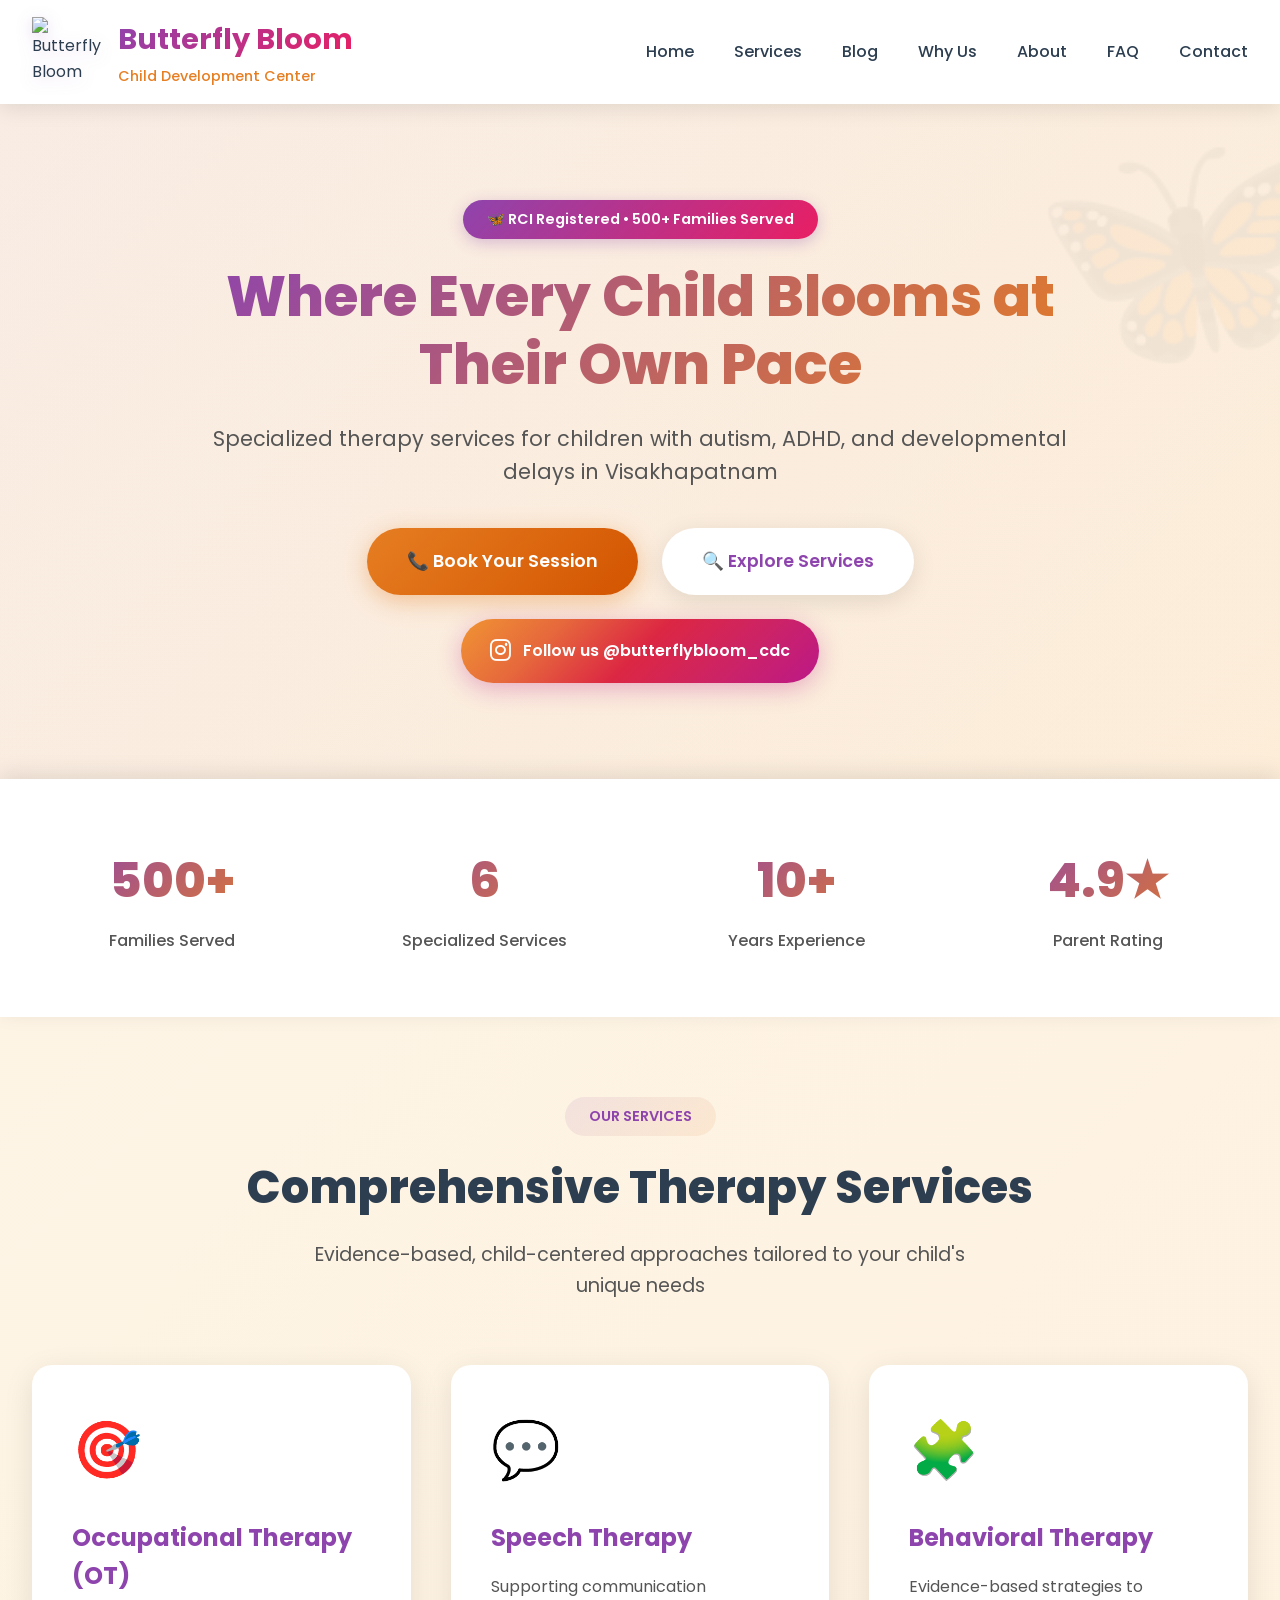
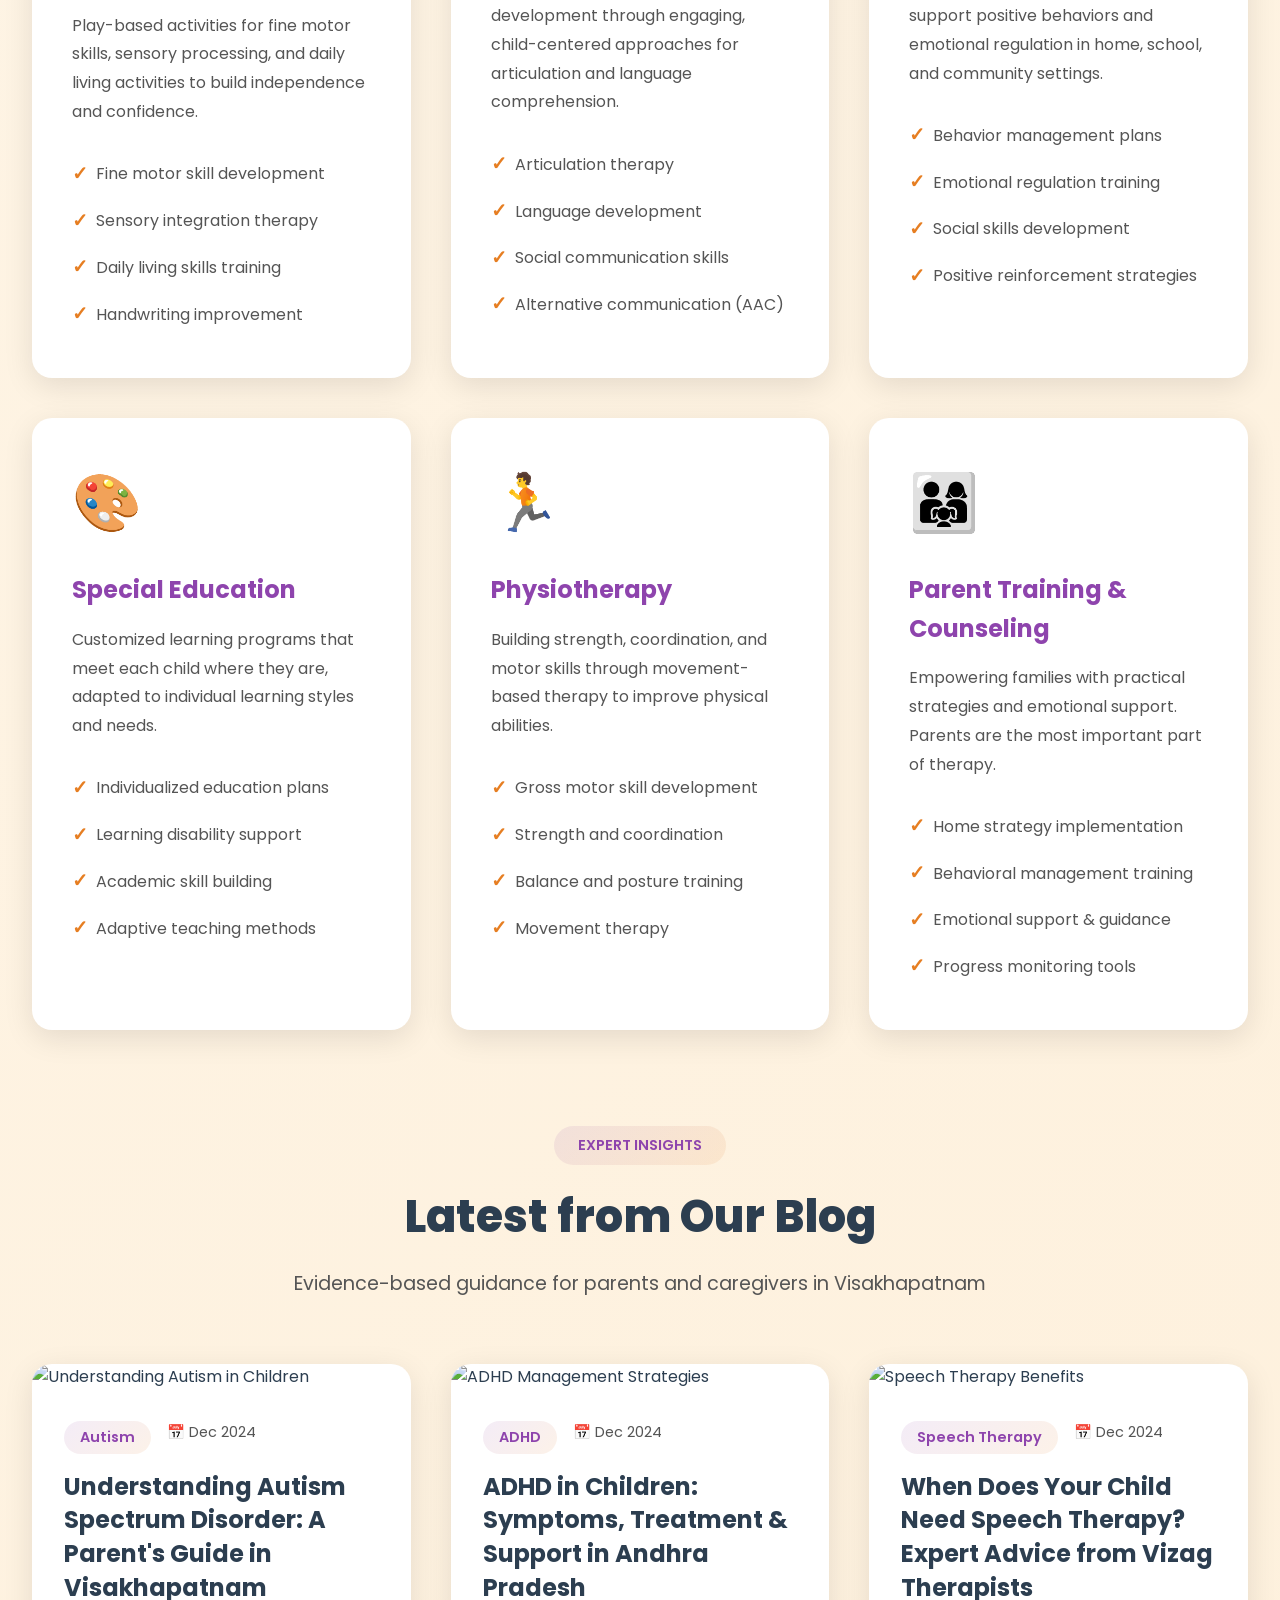
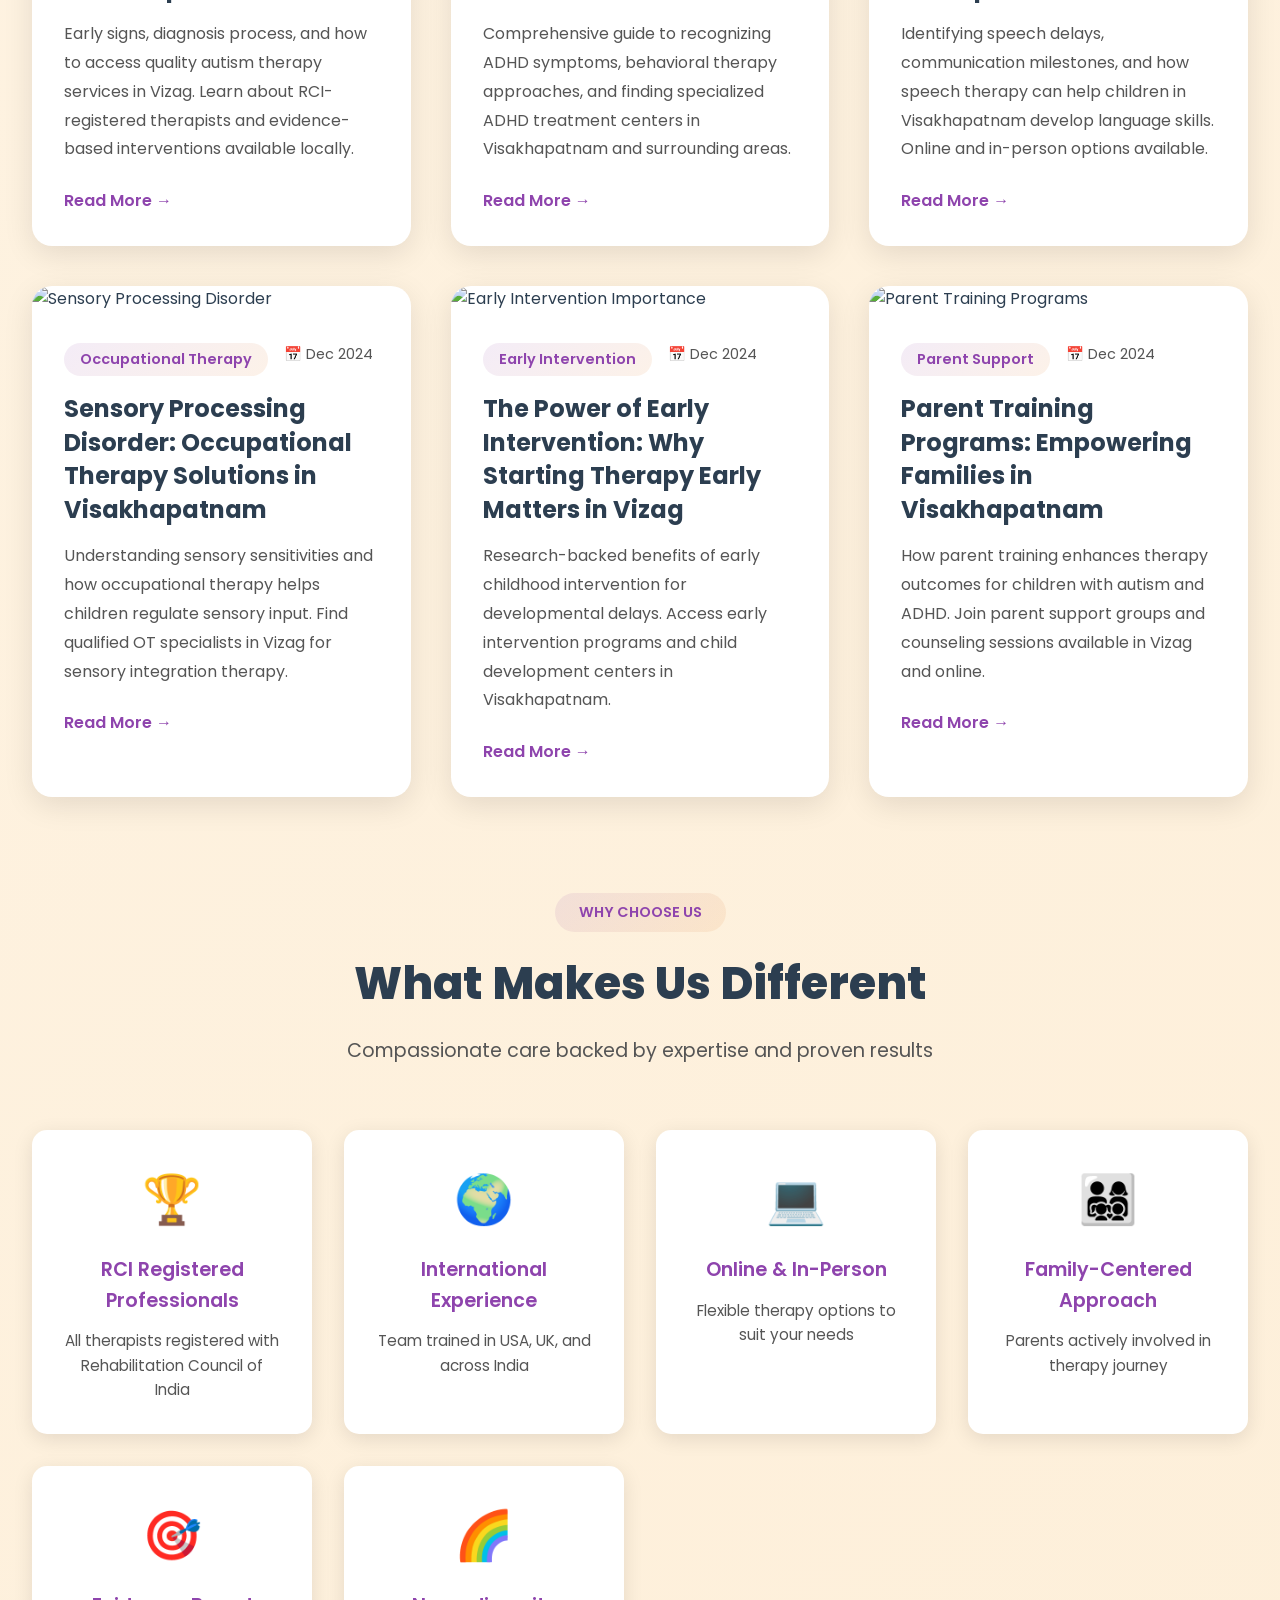
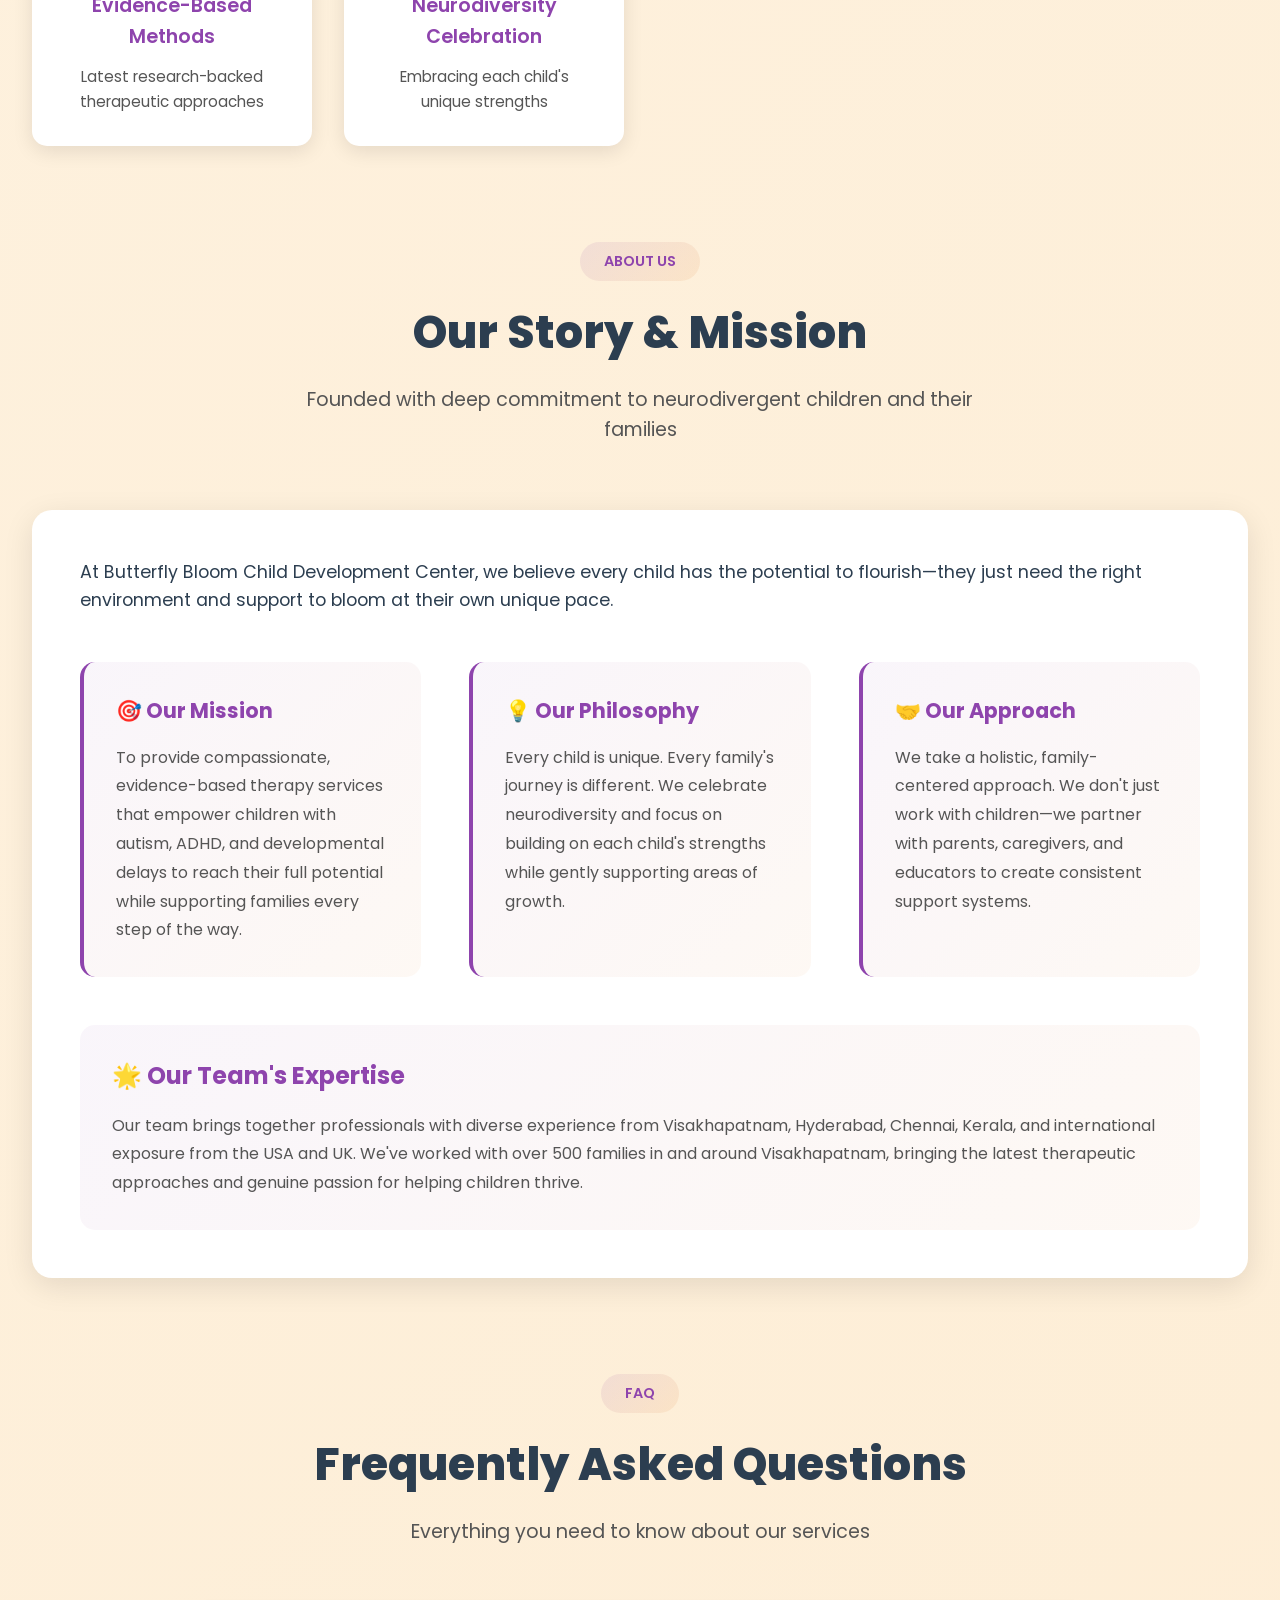
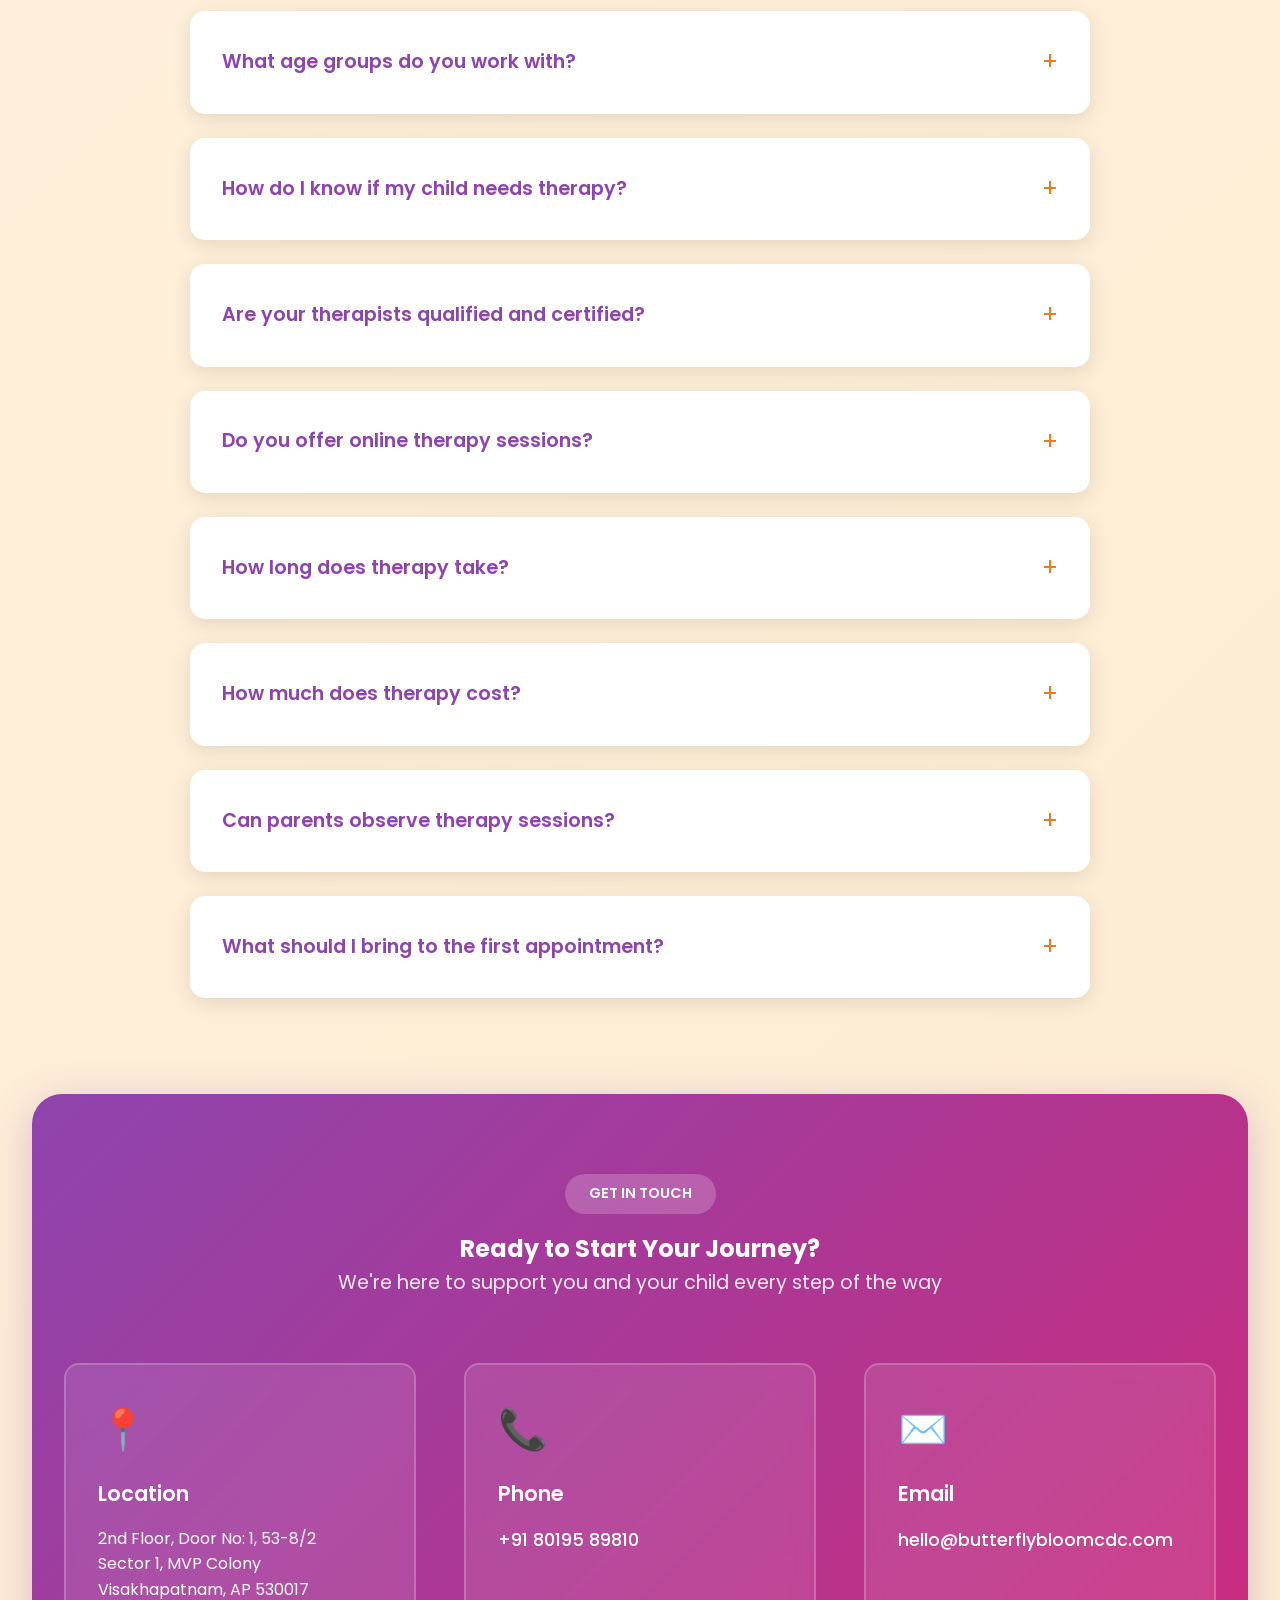
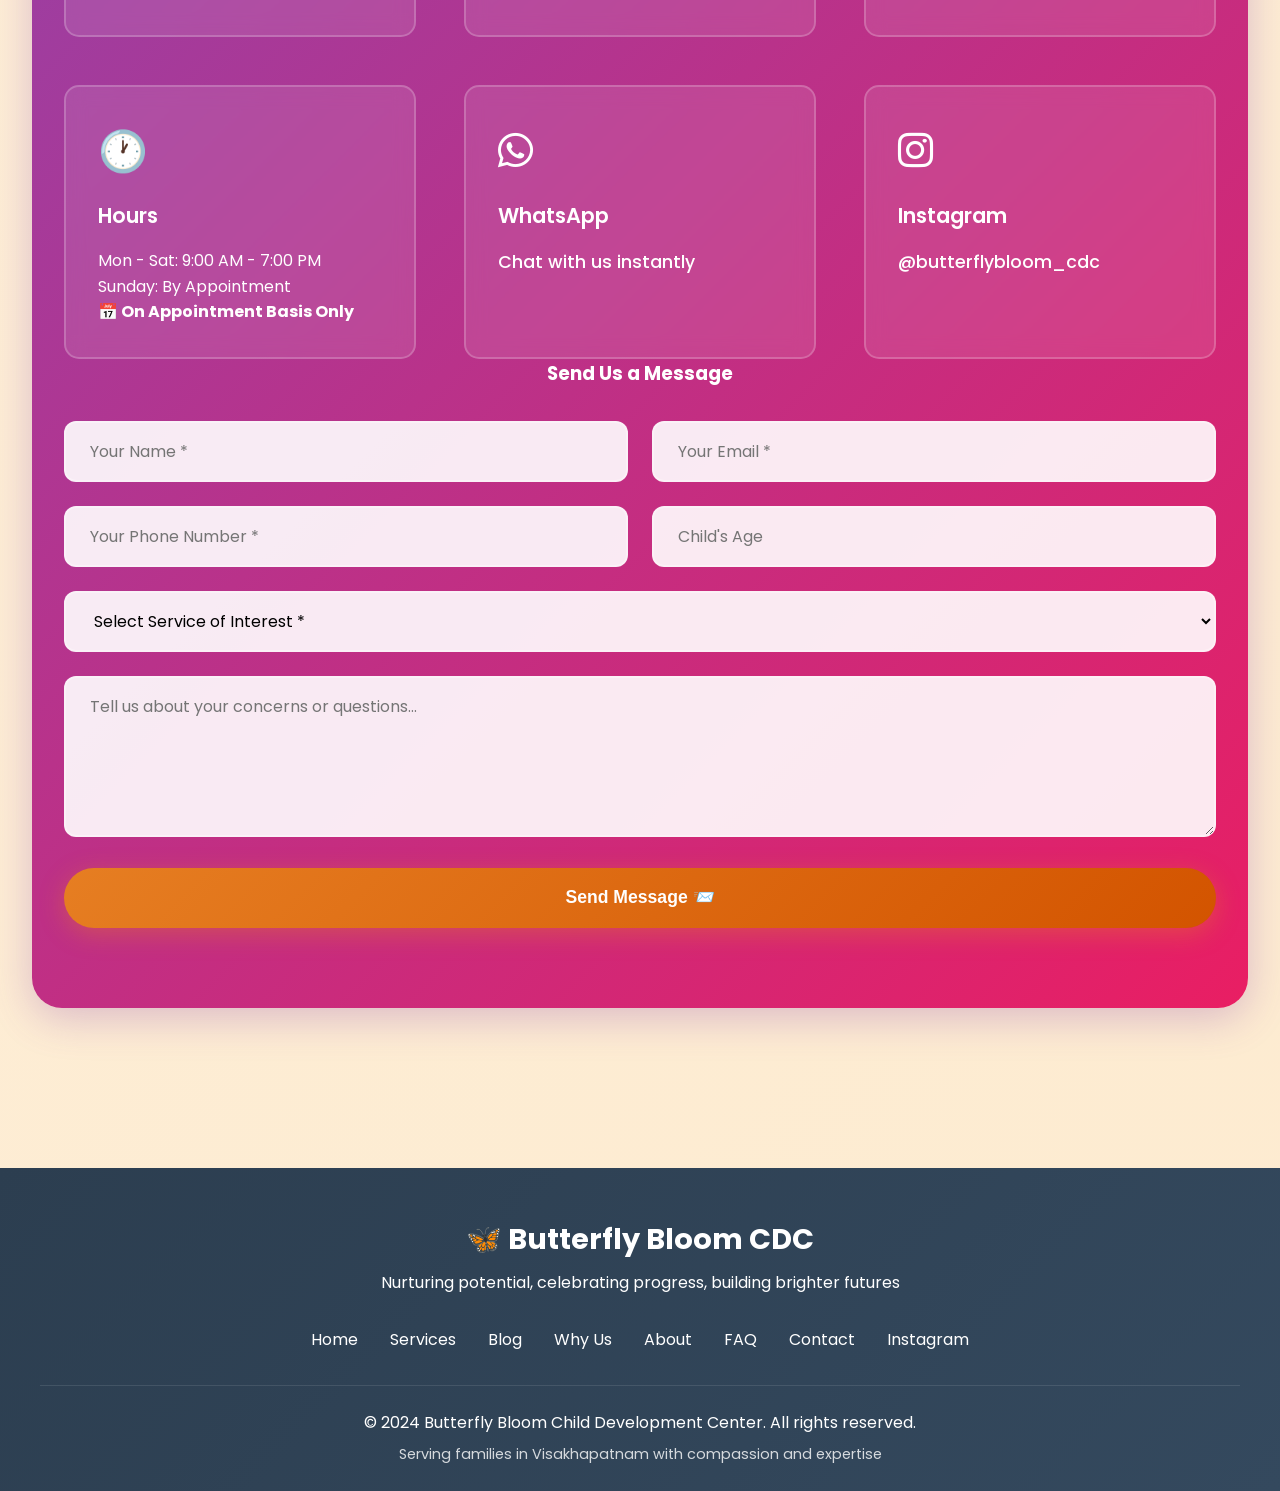
==== commit cf3d9cf6: "Update index.html Add contact form with styling" ====
--- a/index.html
+++ b/index.html
@@ -1070,6 +1070,86 @@
                 padding: 1.5rem;
             }
         }
+        }
+
+        /* Contact Form Styles */
+        .contact-form-container {
+            max-width: 800px;
+            margin: 4rem auto 0;
+            padding: 3rem;
+            background: rgba(255, 255, 255, 0.1);
+            backdrop-filter: blur(10px);
+            border-radius: 20px;
+            border: 2px solid rgba(255, 255, 255, 0.2);
+        }
+
+        .contact-form {
+            display: flex;
+            flex-direction: column;
+            gap: 1.5rem;
+        }
+
+        .form-row {
+            display: grid;
+            grid-template-columns: 1fr 1fr;
+            gap: 1.5rem;
+        }
+
+        .form-group input,
+        .form-group select,
+        .form-group textarea {
+            width: 100%;
+            padding: 1rem 1.5rem;
+            border: 2px solid rgba(255, 255, 255, 0.3);
+            background: rgba(255, 255, 255, 0.9);
+            border-radius: 12px;
+            font-family: 'Poppins', sans-serif;
+            font-size: 1rem;
+            transition: all 0.3s ease;
+        }
+
+        .form-group input:focus,
+        .form-group select:focus,
+        .form-group textarea:focus {
+            outline: none;
+            border-color: var(--primary-orange);
+            background: white;
+            box-shadow: 0 0 0 3px rgba(230, 126, 34, 0.1);
+        }
+
+        .form-group textarea {
+            resize: vertical;
+            min-height: 120px;
+        }
+
+        .form-submit-btn {
+            background: linear-gradient(135deg, var(--primary-orange), #d35400);
+            color: white;
+            padding: 1.2rem 3rem;
+            border: none;
+            border-radius: 50px;
+            font-size: 1.1rem;
+            font-weight: 600;
+            cursor: pointer;
+            transition: all 0.3s ease;
+            box-shadow: 0 6px 25px rgba(230, 126, 34, 0.4);
+        }
+
+        .form-submit-btn:hover {
+            transform: translateY(-3px);
+            box-shadow: 0 10px 35px rgba(230, 126, 34, 0.5);
+        }
+
+        @media (max-width: 768px) {
+            .form-row {
+                grid-template-columns: 1fr;
+            }
+            
+            .contact-form-container {
+                padding: 2rem 1.5rem;
+            }
+        }
+    </style>
     </style>
 </head>
 <body>
@@ -1494,8 +1574,48 @@
                     <div class="contact-icon"><i class="fab fa-instagram"></i></div>
                     <h3>Instagram</h3>
                     <a href="https://www.instagram.com/butterflybloom_cdc" target="_blank">@butterflybloom_cdc</a>
-                </div>
-            </div>
+                                </div>
+            </div>
+            
+            <div class="contact-form-container">
+                <h3 style="text-align: center; color: white; margin-bottom: 2rem;">Send Us a Message</h3>
+                <form class="contact-form" action="https://formspree.io/f/YOUR_FORM_ID" method="POST">
+                    <div class="form-row">
+                        <div class="form-group">
+                            <input type="text" name="name" placeholder="Your Name *" required>
+                        </div>
+                        <div class="form-group">
+                            <input type="email" name="email" placeholder="Your Email *" required>
+                        </div>
+                    </div>
+                    <div class="form-row">
+                        <div class="form-group">
+                            <input type="tel" name="phone" placeholder="Your Phone Number *" required>
+                        </div>
+                        <div class="form-group">
+                            <input type="text" name="child-age" placeholder="Child's Age">
+                        </div>
+                    </div>
+                    <div class="form-group">
+                        <select name="service" required>
+                            <option value="">Select Service of Interest *</option>
+                            <option value="Occupational Therapy">Occupational Therapy</option>
+                            <option value="Speech Therapy">Speech Therapy</option>
+                            <option value="Behavioral Therapy">Behavioral Therapy</option>
+                            <option value="Special Education">Special Education</option>
+                            <option value="Physiotherapy">Physiotherapy</option>
+                            <option value="Parent Training">Parent Training</option>
+                            <option value="Assessment">Initial Assessment</option>
+                            <option value="Other">Other</option>
+                        </select>
+                    </div>
+                    <div class="form-group">
+                        <textarea name="message" rows="5" placeholder="Tell us about your concerns or questions..."></textarea>
+                    </div>
+                    <button type="submit" class="form-submit-btn">Send Message 📨</button>
+                </form>
+            </div>
+            
         </section>
     </div>
 
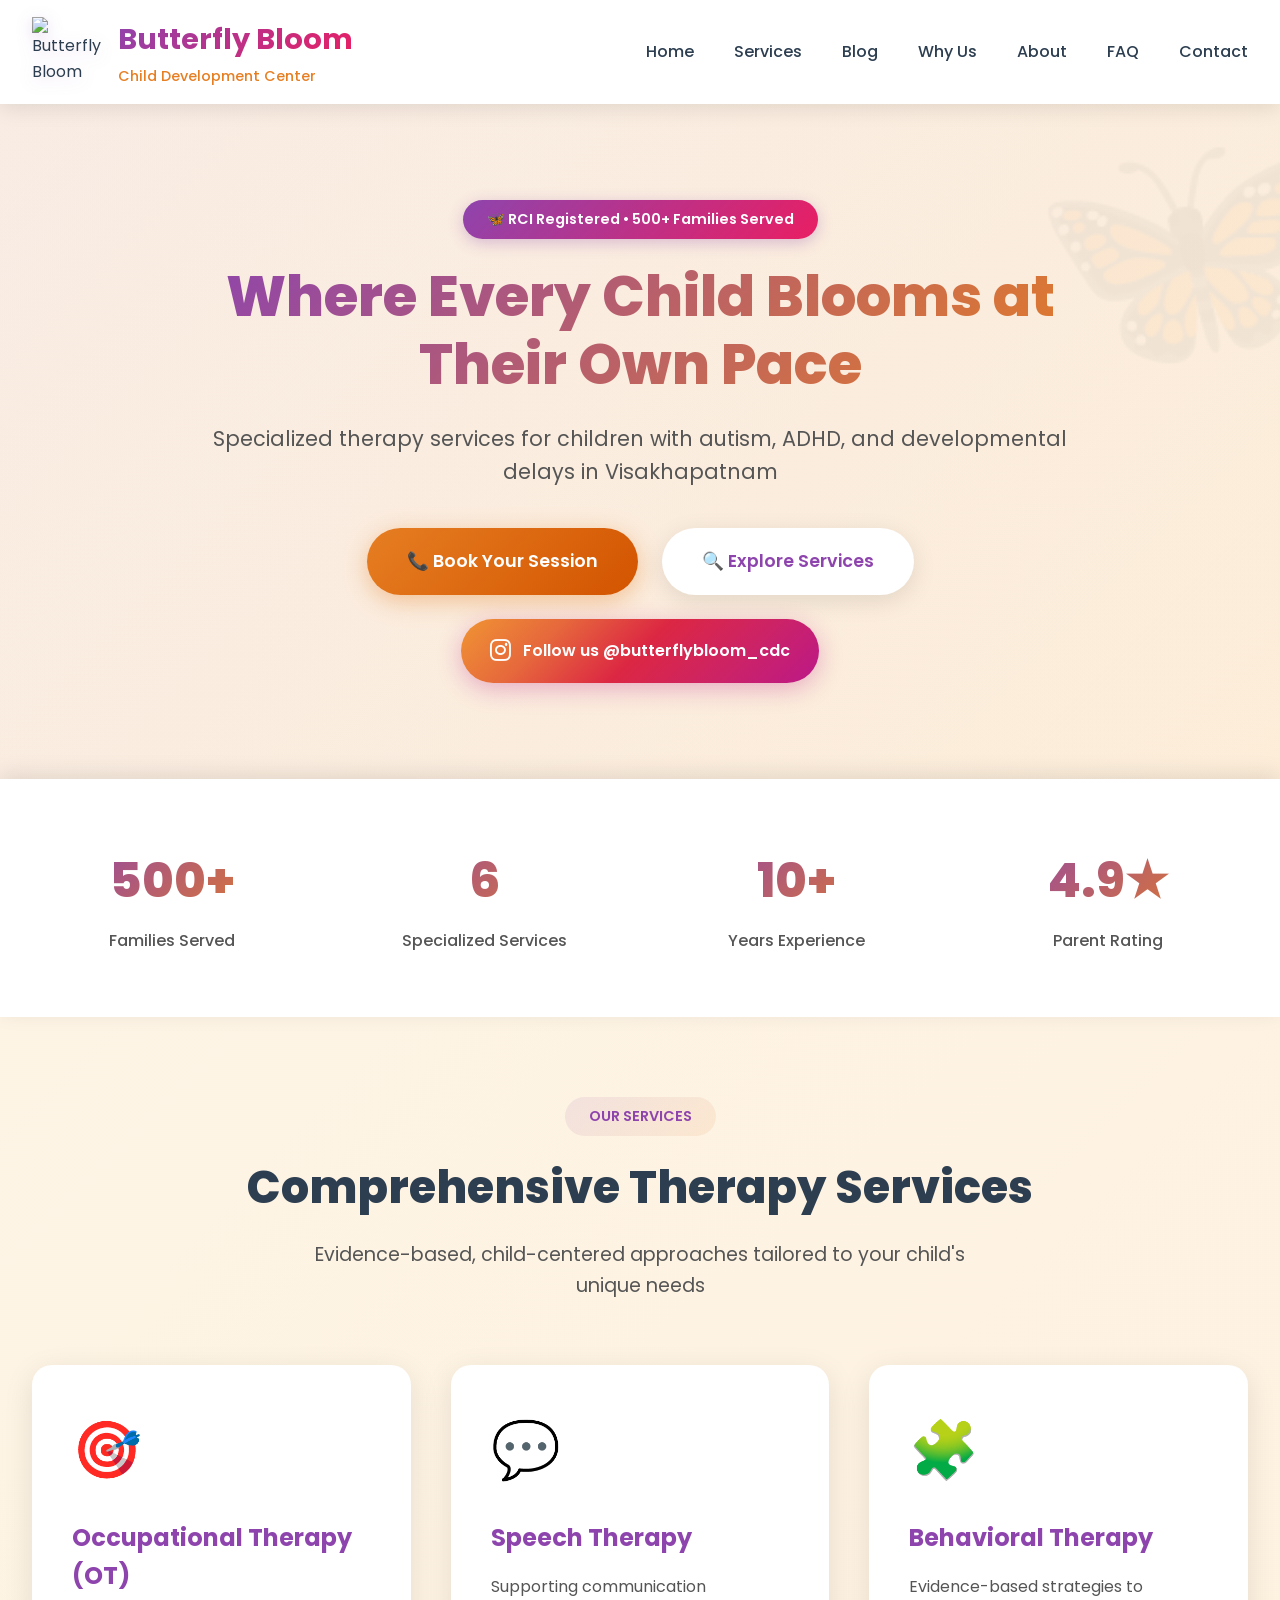
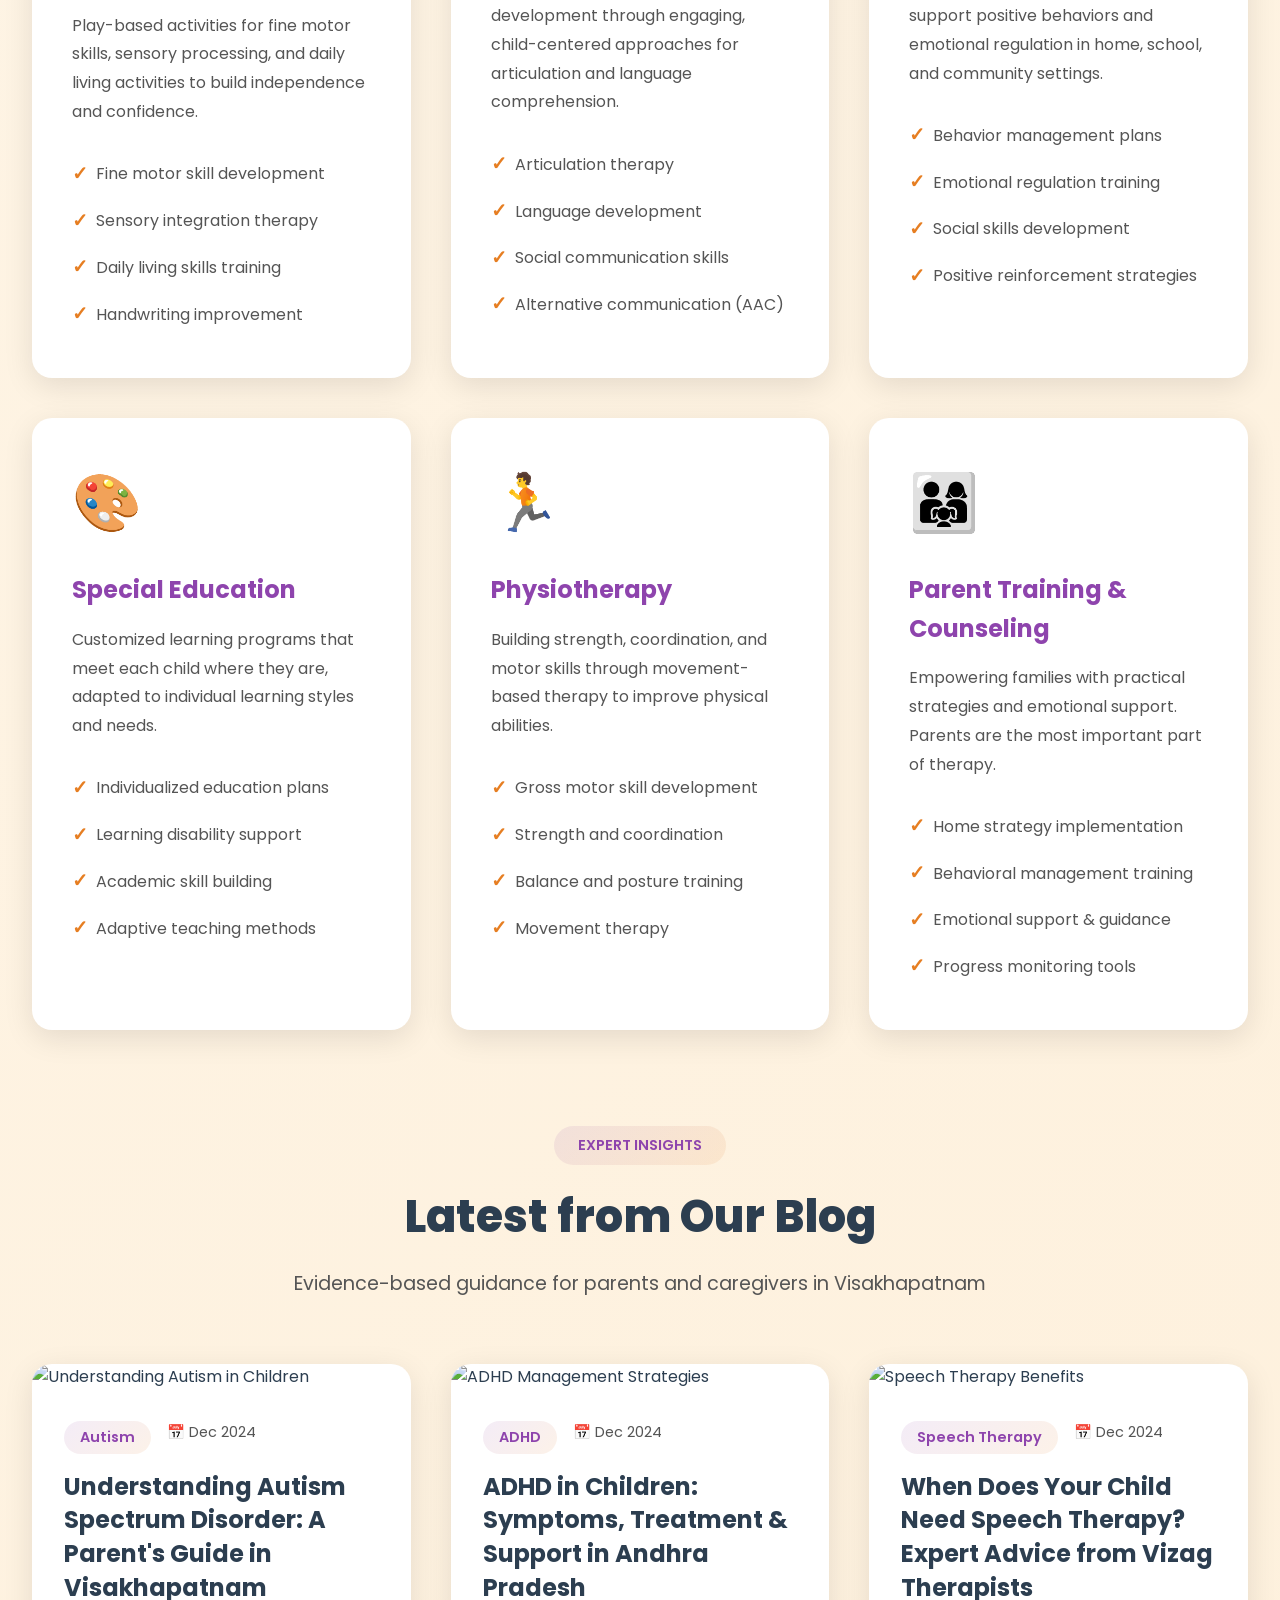
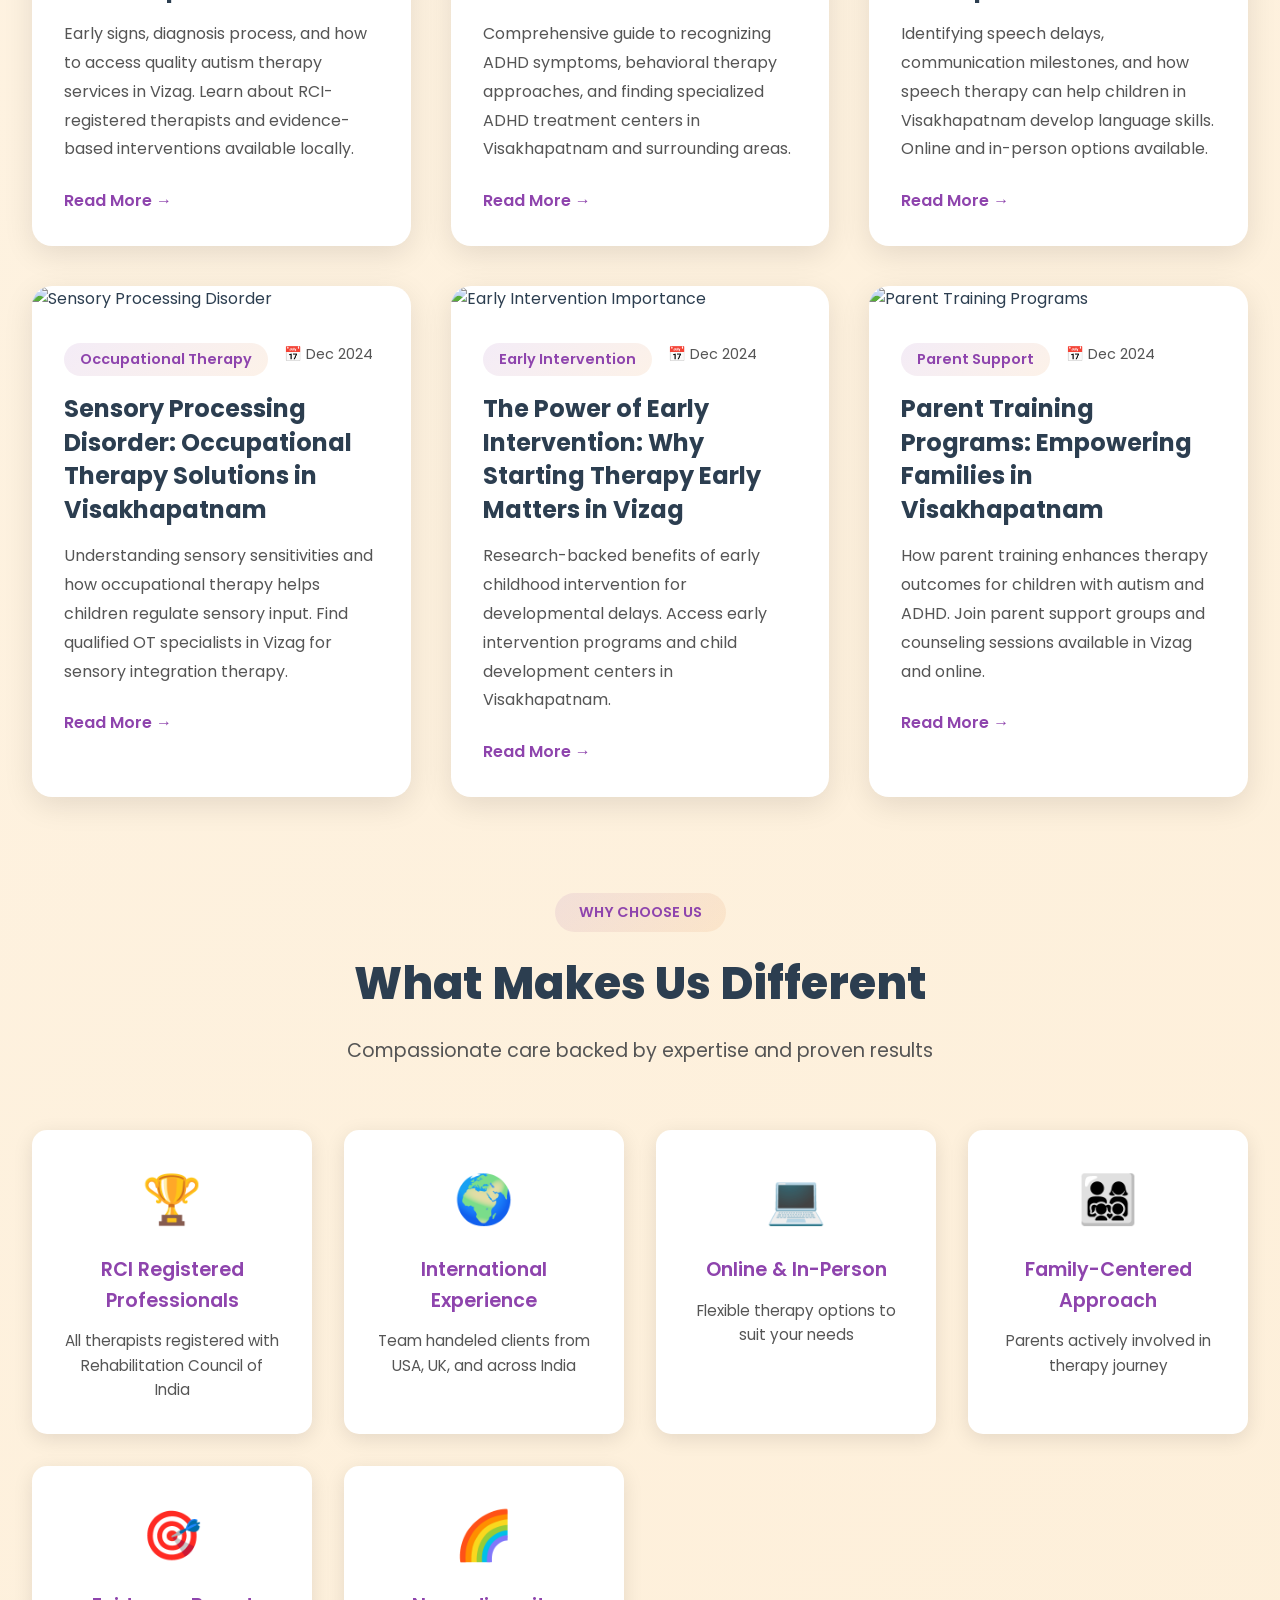
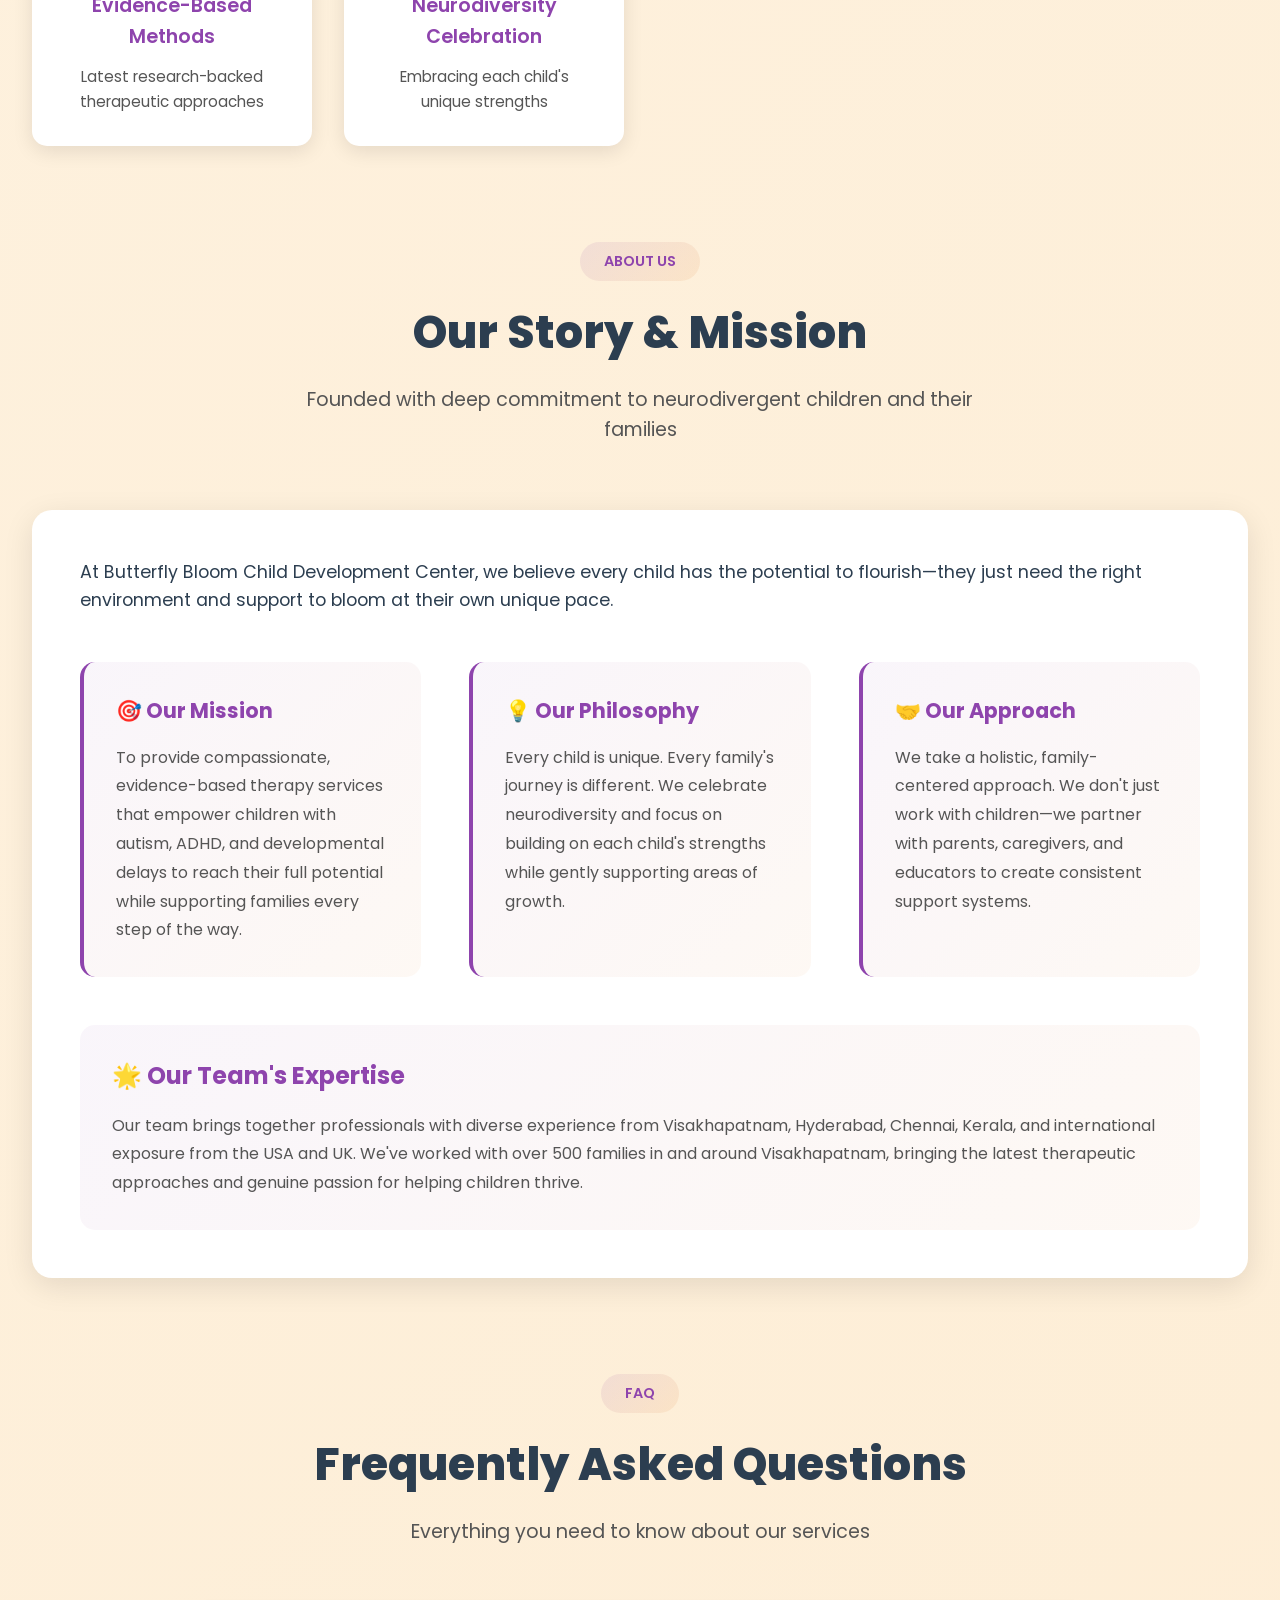
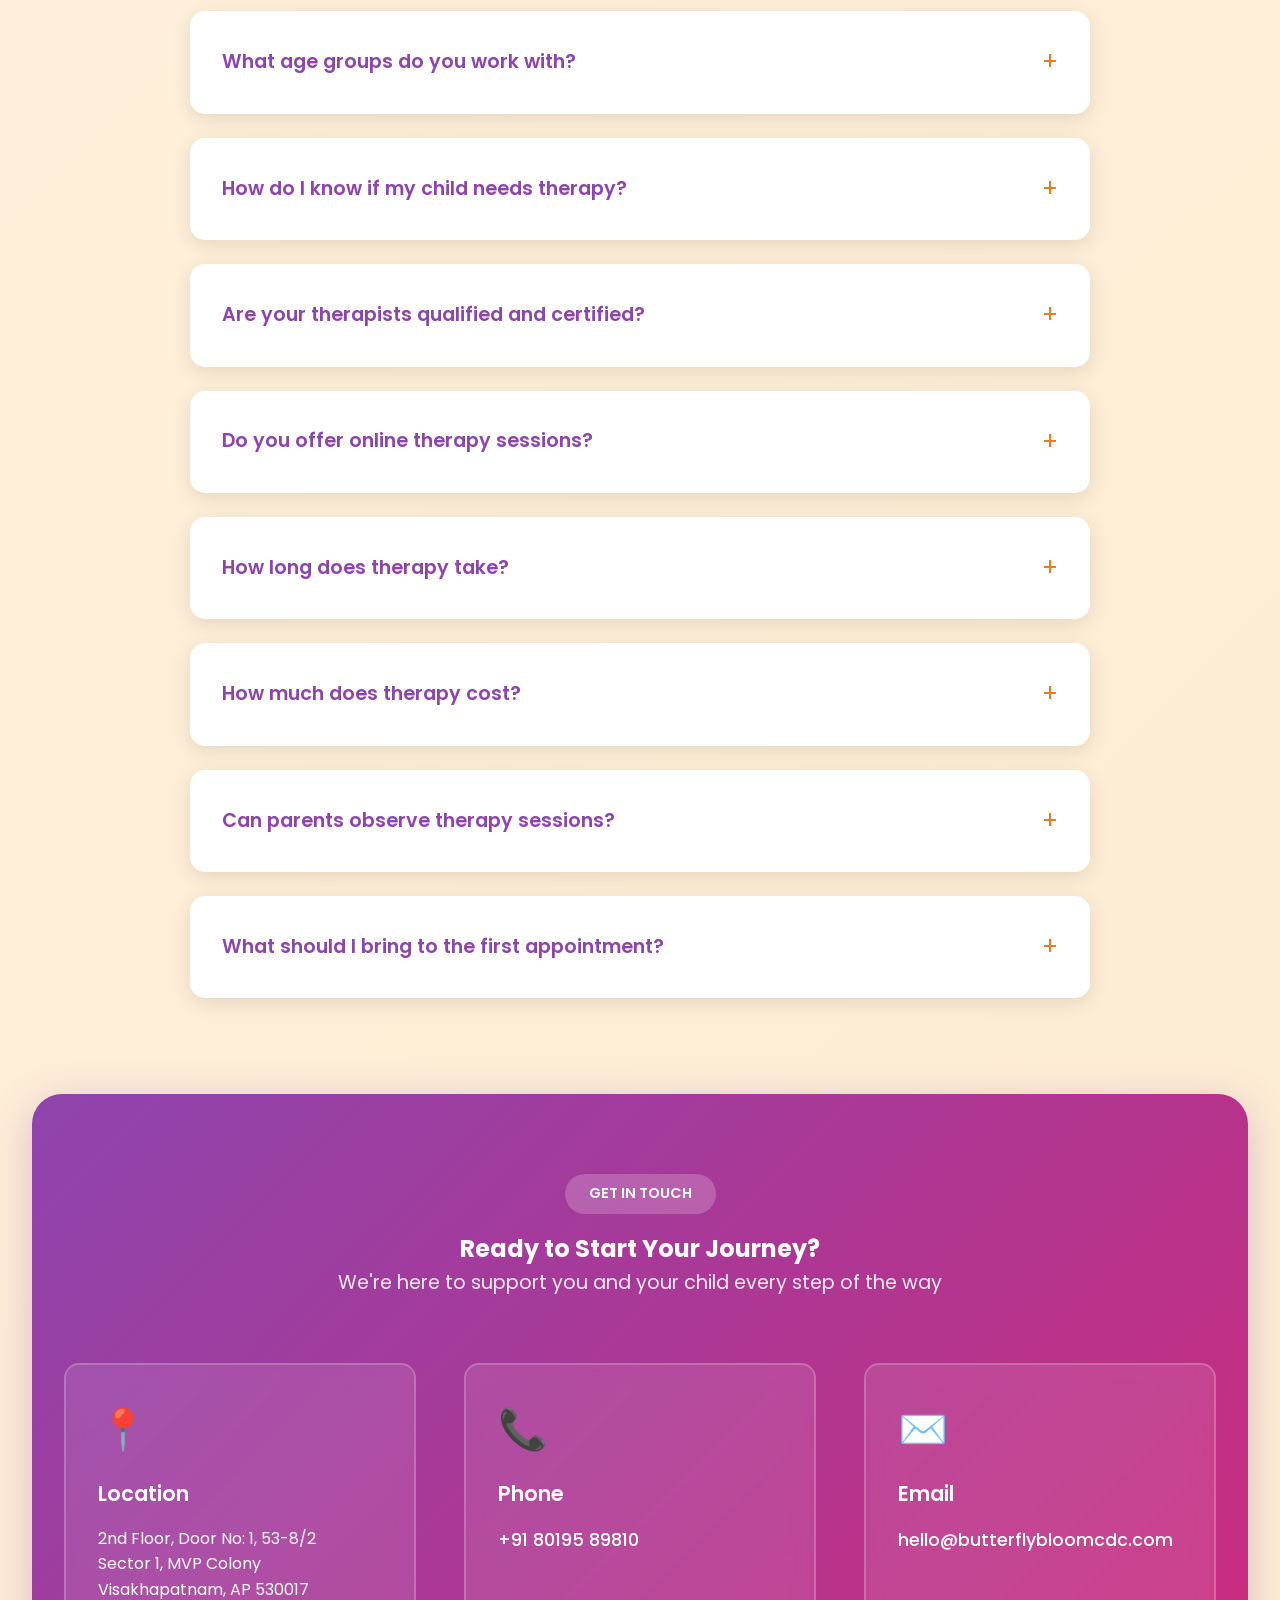
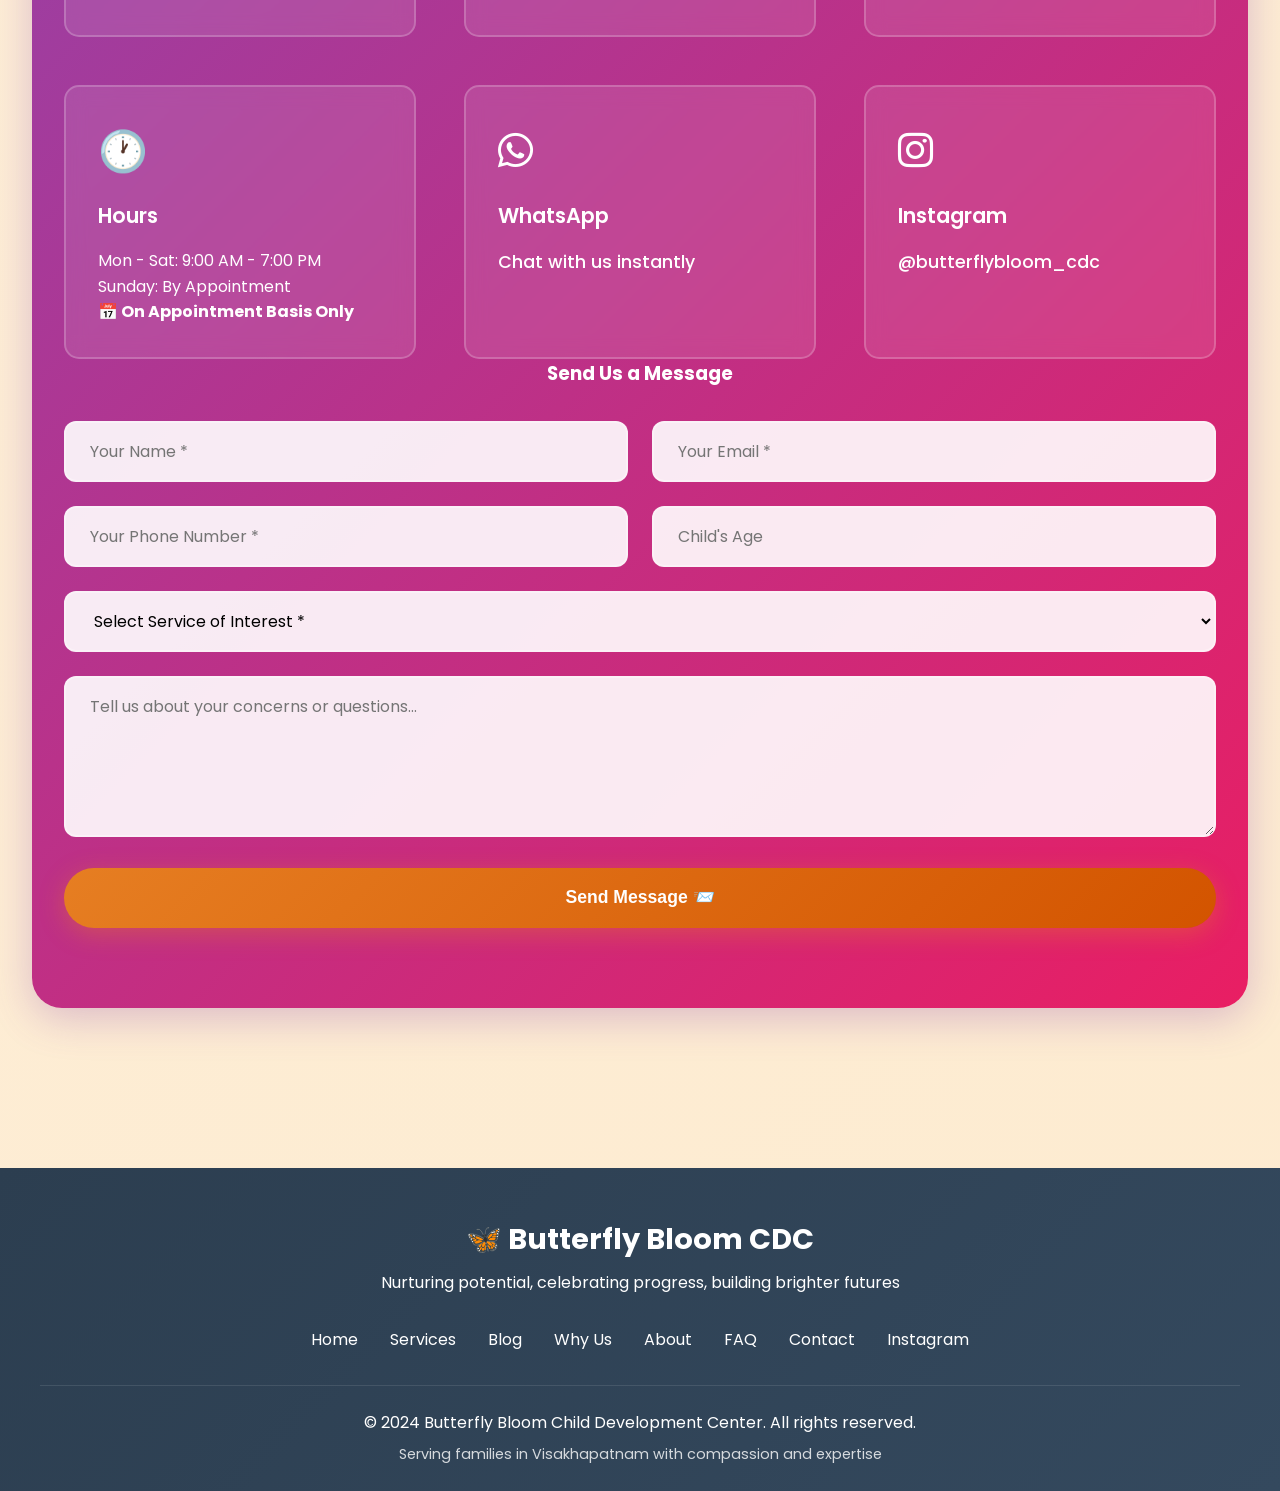
==== commit 79fde345: "Update index.html update" ====
--- a/index.html
+++ b/index.html
@@ -1156,7 +1156,7 @@
     <header class="header" id="header">
         <div class="nav-container">
             <div class="logo-section" onclick="window.location.href='#home'">
-                <img src="https://nyc3.digitaloceanspaces.com/bhindi-drive/files/1c1a6771-42e8-4b13-865e-62db375bf446/2025-12-17T11-51-30-455Z-04d4bbc6-chat-image-1765972290437-0.jpg" alt="Butterfly Bloom Child Development Center Logo" class="logo">
+                <img src="https://nyc3.digitaloceanspaces.com/bhindi-drive/files/1c1a6771-42e8-4b13-865e-62db375bf446/2025-12-17T11-51-30-455Z-04d4bbc6-chat-image-1765972290437-0.jpg" alt="Butterfly Bloom CDC - Autism, ADHD & Speech Therapy Center Visakhapatnam" class="logo">
                 <div class="logo-text">
                     <h1>Butterfly Bloom</h1>
                     <p>Child Development Center</p>
@@ -1393,7 +1393,7 @@
                 <div class="feature-card">
                     <div class="feature-icon">🌍</div>
                     <h3>International Experience</h3>
-                    <p>Team trained in USA, UK, and across India</p>
+                    <p>Team handeled clients from USA, UK, and across India</p>
                 </div>
                 <div class="feature-card">
                     <div class="feature-icon">💻</div>
@@ -1579,7 +1579,7 @@
             
             <div class="contact-form-container">
                 <h3 style="text-align: center; color: white; margin-bottom: 2rem;">Send Us a Message</h3>
-                <form class="contact-form" action="https://formspree.io/f/YOUR_FORM_ID" method="POST">
+                <form class="contact-form" action="https://formspree.io/f/hello@butterflybloomcdc.com" method="POST">
                     <div class="form-row">
                         <div class="form-group">
                             <input type="text" name="name" placeholder="Your Name *" required>
